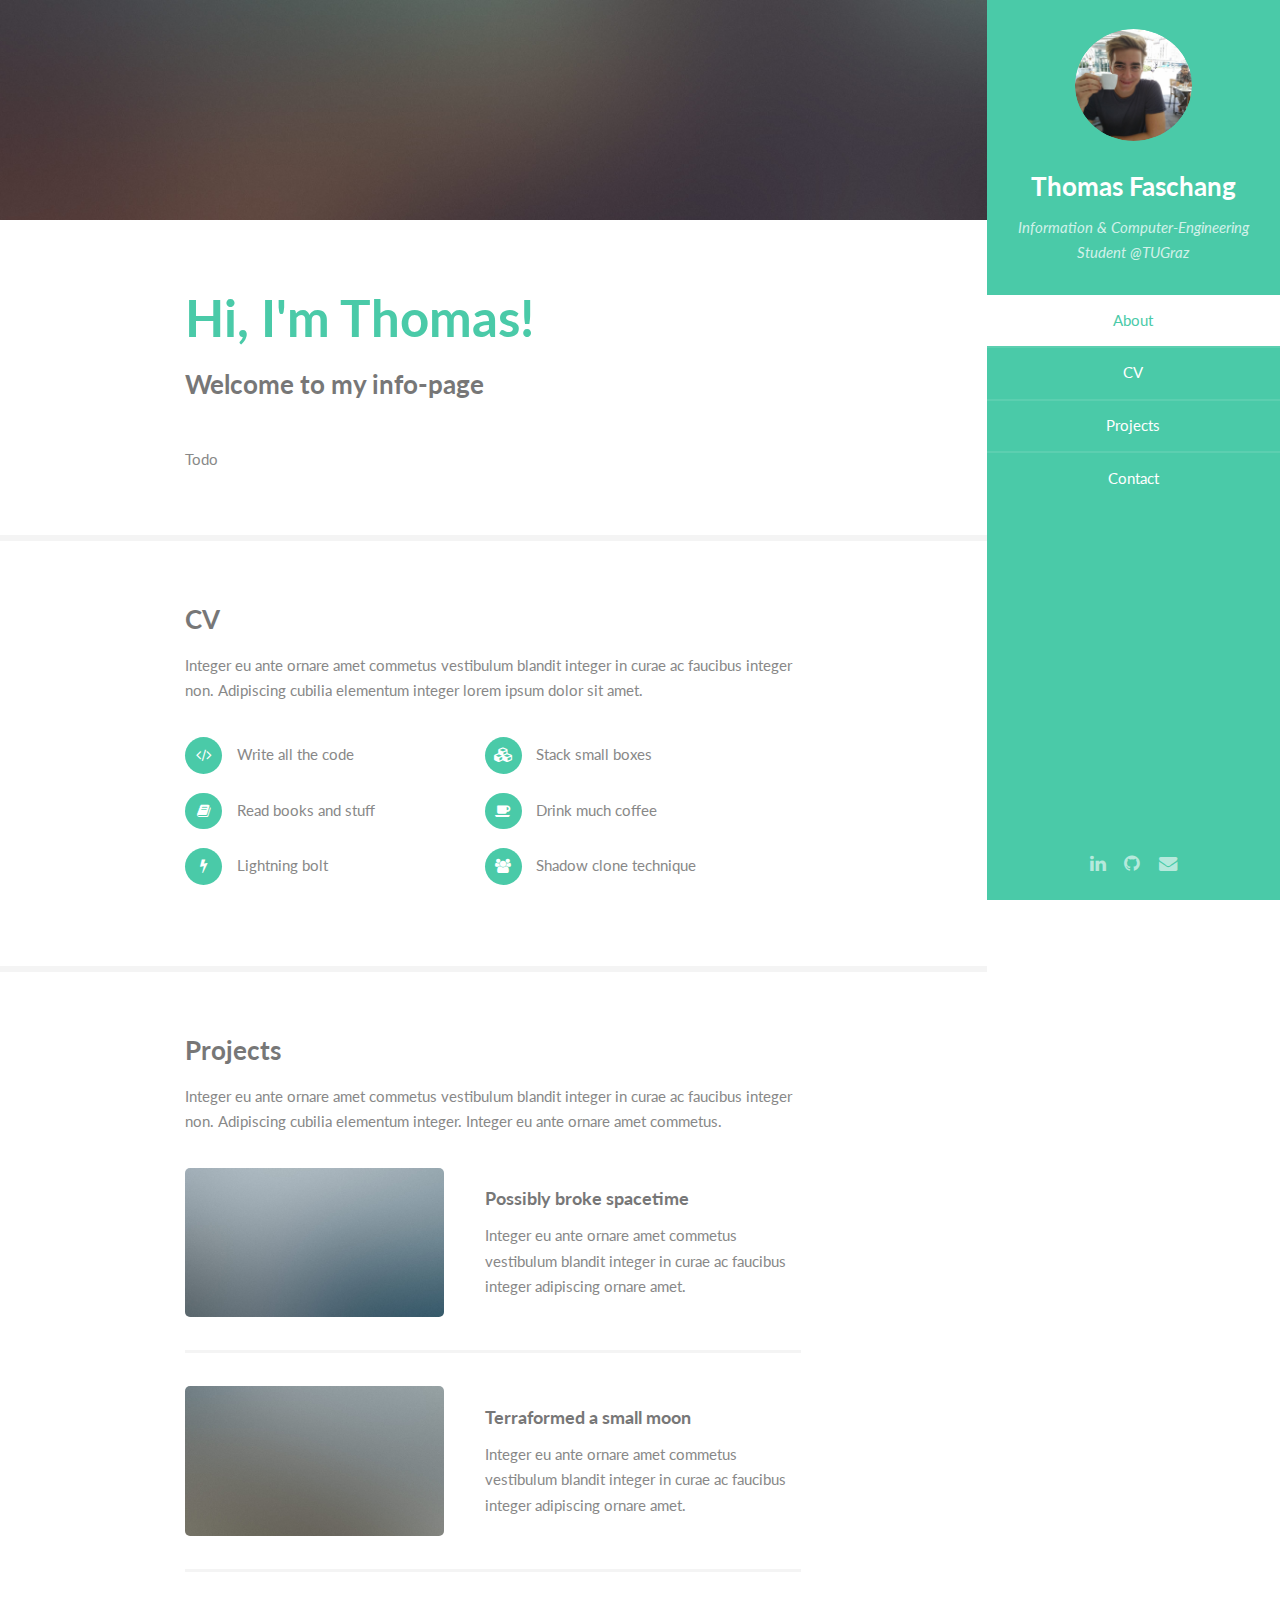
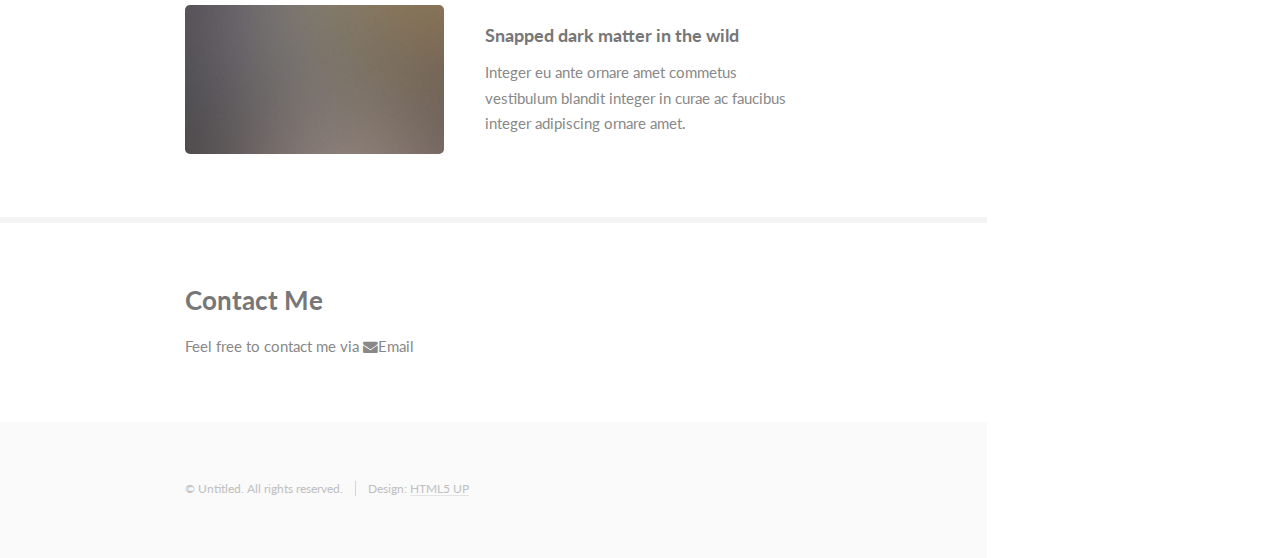
==== index.html @ 103f40ef "further infos" ====
<!DOCTYPE HTML>
<!--
	Read Only by HTML5 UP
	html5up.net | @ajlkn
	Free for personal and commercial use under the CCA 3.0 license (html5up.net/license)
-->
<html>
	<head>
		<title>Thomas Faschang</title>
		<meta charset="utf-8" />
		<meta name="viewport" content="width=device-width, initial-scale=1" />
		<!--[if lte IE 8]><script src="assets/js/ie/html5shiv.js"></script><![endif]-->
		<link rel="stylesheet" href="assets/css/main.css" />
		<!--[if lte IE 8]><link rel="stylesheet" href="assets/css/ie8.css" /><![endif]-->
	</head>
	<body>

		<!-- Header -->
			<section id="header">
				<header>
					<span class="image avatar"><img src="images/Budapest_Coffee.jpg" alt="" /></span>
					<h1 id="logo"><a href="#">Thomas Faschang</a></h1>
					<p>Information & Computer-Engineering Student @TUGraz</p>
				</header>
				<nav id="nav">
					<ul>
						<li><a href="#one" class="active">About</a></li>
						<li><a href="#two">CV</a></li>
						<li><a href="#three">Projects</a></li>
						<li><a href="#four">Contact</a></li>
					</ul>
				</nav>
				<footer>
					<ul class="icons">
						<li><a href="https://www.linkedin.com/in/thomas-faschang-b85bb9b3" class="icon fa-linkedin"><span class="label">LinkedIn</span></a></li>
						<li><a href="https://www.github.com/astrotv" class="icon fa-github"><span class="label">Github</span></a></li>
						<li><a href="mailto: jobs@thomasfaschang.live" class="icon fa-envelope"><span class="label">Email</span></a></li>
					</ul>
				</footer>
			</section>

		<!-- Wrapper -->
			<div id="wrapper">

				<!-- Main -->
					<div id="main">

						<!-- One -->
							<section id="one">
								<div class="container">
									<header class="major">
										<h2>Hi, I'm Thomas!</h2>
										<p>Welcome to my info-page</p>
									</header>
									<p>Todo</p>
								</div>
							</section>

						<!-- Two -->
							<section id="two">
								<div class="container">
									<h3>CV</h3>
									<p>Integer eu ante ornare amet commetus vestibulum blandit integer in curae ac faucibus integer non. Adipiscing cubilia elementum integer lorem ipsum dolor sit amet.</p>
									<ul class="feature-icons">
										<li class="fa-code">Write all the code</li>
										<li class="fa-cubes">Stack small boxes</li>
										<li class="fa-book">Read books and stuff</li>
										<li class="fa-coffee">Drink much coffee</li>
										<li class="fa-bolt">Lightning bolt</li>
										<li class="fa-users">Shadow clone technique</li>
									</ul>
								</div>
							</section>

						<!-- Three -->
							<section id="three">
								<div class="container">
									<h3>Projects</h3>
									<p>Integer eu ante ornare amet commetus vestibulum blandit integer in curae ac faucibus integer non. Adipiscing cubilia elementum integer. Integer eu ante ornare amet commetus.</p>
									<div class="features">
										<article>
											<a href="#" class="image"><img src="images/pic01.jpg" alt="" /></a>
											<div class="inner">
												<h4>Possibly broke spacetime</h4>
												<p>Integer eu ante ornare amet commetus vestibulum blandit integer in curae ac faucibus integer adipiscing ornare amet.</p>
											</div>
										</article>
										<article>
											<a href="#" class="image"><img src="images/pic02.jpg" alt="" /></a>
											<div class="inner">
												<h4>Terraformed a small moon</h4>
												<p>Integer eu ante ornare amet commetus vestibulum blandit integer in curae ac faucibus integer adipiscing ornare amet.</p>
											</div>
										</article>
										<article>
											<a href="#" class="image"><img src="images/pic03.jpg" alt="" /></a>
											<div class="inner">
												<h4>Snapped dark matter in the wild</h4>
												<p>Integer eu ante ornare amet commetus vestibulum blandit integer in curae ac faucibus integer adipiscing ornare amet.</p>
											</div>
										</article>
									</div>
								</div>
							</section>

						<!-- Four -->
							<section id="four">
								<div class="container">
									<h3>Contact Me</h3>
									<p>Feel free to contact me via <a href="mailto: jobs@thomasfaschang.live" class="icon fa-envelope">Email</a> </p>
								</div>
							</section>

						<!-- Five -->
						<!--
							<section id="five">
								<div class="container">
									<h3>Elements</h3>

									<section>
										<h4>Text</h4>
										<p>This is <b>bold</b> and this is <strong>strong</strong>. This is <i>italic</i> and this is <em>emphasized</em>.
										This is <sup>superscript</sup> text and this is <sub>subscript</sub> text.
										This is <u>underlined</u> and this is code: <code>for (;;) { ... }</code>. Finally, <a href="#">this is a link</a>.</p>
										<hr />
										<header>
											<h4>Heading with a Subtitle</h4>
											<p>Lorem ipsum dolor sit amet nullam id egestas urna aliquam</p>
										</header>
										<p>Nunc lacinia ante nunc ac lobortis. Interdum adipiscing gravida odio porttitor sem non mi integer non faucibus ornare mi ut ante amet placerat aliquet. Volutpat eu sed ante lacinia sapien lorem accumsan varius montes viverra nibh in adipiscing blandit tempus accumsan.</p>
										<header>
											<h5>Heading with a Subtitle</h5>
											<p>Lorem ipsum dolor sit amet nullam id egestas urna aliquam</p>
										</header>
										<p>Nunc lacinia ante nunc ac lobortis. Interdum adipiscing gravida odio porttitor sem non mi integer non faucibus ornare mi ut ante amet placerat aliquet. Volutpat eu sed ante lacinia sapien lorem accumsan varius montes viverra nibh in adipiscing blandit tempus accumsan.</p>
										<hr />
										<h2>Heading Level 2</h2>
										<h3>Heading Level 3</h3>
										<h4>Heading Level 4</h4>
										<h5>Heading Level 5</h5>
										<h6>Heading Level 6</h6>
										<hr />
										<h5>Blockquote</h5>
										<blockquote>Fringilla nisl. Donec accumsan interdum nisi, quis tincidunt felis sagittis eget tempus euismod. Vestibulum ante ipsum primis in faucibus vestibulum. Blandit adipiscing eu felis iaculis volutpat ac adipiscing accumsan faucibus. Vestibulum ante ipsum primis in faucibus lorem ipsum dolor sit amet nullam adipiscing eu felis.</blockquote>
										<h5>Preformatted</h5>
										<pre><code>i = 0;

	while (!deck.isInOrder()) {
	    print 'Iteration ' + i;
	    deck.shuffle();
	    i++;
	}

	print 'It took ' + i + ' iterations to sort the deck.';</code></pre>
									</section>

									<section>
										<h4>Lists</h4>
										<div class="row">
											<div class="6u 12u(xsmall)">
												<h5>Unordered</h5>
												<ul>
													<li>Dolor pulvinar etiam magna etiam.</li>
													<li>Sagittis adipiscing lorem eleifend.</li>
													<li>Felis enim feugiat dolore viverra.</li>
												</ul>
												<h5>Alternate</h5>
												<ul class="alt">
													<li>Dolor pulvinar etiam magna etiam.</li>
													<li>Sagittis adipiscing lorem eleifend.</li>
													<li>Felis enim feugiat dolore viverra.</li>
												</ul>
											</div>
											<div class="6u 12u(xsmall)">
												<h5>Ordered</h5>
												<ol>
													<li>Dolor pulvinar etiam magna etiam.</li>
													<li>Etiam vel felis at lorem sed viverra.</li>
													<li>Felis enim feugiat dolore viverra.</li>
													<li>Dolor pulvinar etiam magna etiam.</li>
													<li>Etiam vel felis at lorem sed viverra.</li>
													<li>Felis enim feugiat dolore viverra.</li>
												</ol>
												<h5>Icons</h5>
												<ul class="icons">
													<li><a href="#" class="icon fa-twitter"><span class="label">Twitter</span></a></li>
													<li><a href="#" class="icon fa-facebook"><span class="label">Facebook</span></a></li>
													<li><a href="#" class="icon fa-instagram"><span class="label">Instagram</span></a></li>
													<li><a href="#" class="icon fa-github"><span class="label">Github</span></a></li>
													<li><a href="#" class="icon fa-dribbble"><span class="label">Dribbble</span></a></li>
													<li><a href="#" class="icon fa-tumblr"><span class="label">Tumblr</span></a></li>
												</ul>
											</div>
										</div>
										<h5>Actions</h5>
										<ul class="actions">
											<li><a href="#" class="button special">Default</a></li>
											<li><a href="#" class="button">Default</a></li>
											<li><a href="#" class="button alt">Default</a></li>
										</ul>
										<ul class="actions small">
											<li><a href="#" class="button special small">Small</a></li>
											<li><a href="#" class="button small">Small</a></li>
											<li><a href="#" class="button alt small">Small</a></li>
										</ul>
										<div class="row">
											<div class="3u 6u(medium) 12u$(xsmall)">
												<ul class="actions vertical">
													<li><a href="#" class="button special">Default</a></li>
													<li><a href="#" class="button">Default</a></li>
													<li><a href="#" class="button alt">Default</a></li>
												</ul>
											</div>
											<div class="3u 6u$(medium) 12u$(xsmall)">
												<ul class="actions vertical small">
													<li><a href="#" class="button special small">Small</a></li>
													<li><a href="#" class="button small">Small</a></li>
													<li><a href="#" class="button alt small">Small</a></li>
												</ul>
											</div>
											<div class="3u 6u(medium) 12u$(xsmall)">
												<ul class="actions vertical">
													<li><a href="#" class="button special fit">Default</a></li>
													<li><a href="#" class="button fit">Default</a></li>
													<li><a href="#" class="button alt fit">Default</a></li>
												</ul>
											</div>
											<div class="3u 6u$(medium) 12u$(xsmall)">
												<ul class="actions vertical small">
													<li><a href="#" class="button special small fit">Small</a></li>
													<li><a href="#" class="button small fit">Small</a></li>
													<li><a href="#" class="button alt small fit">Small</a></li>
												</ul>
											</div>
										</div>
									</section>

									<section>
										<h4>Table</h4>
										<h5>Default</h5>
										<div class="table-wrapper">
											<table>
												<thead>
													<tr>
														<th>Name</th>
														<th>Description</th>
														<th>Price</th>
													</tr>
												</thead>
												<tbody>
													<tr>
														<td>Item One</td>
														<td>Ante turpis integer aliquet porttitor.</td>
														<td>29.99</td>
													</tr>
													<tr>
														<td>Item Two</td>
														<td>Vis ac commodo adipiscing arcu aliquet.</td>
														<td>19.99</td>
													</tr>
													<tr>
														<td>Item Three</td>
														<td> Morbi faucibus arcu accumsan lorem.</td>
														<td>29.99</td>
													</tr>
													<tr>
														<td>Item Four</td>
														<td>Vitae integer tempus condimentum.</td>
														<td>19.99</td>
													</tr>
													<tr>
														<td>Item Five</td>
														<td>Ante turpis integer aliquet porttitor.</td>
														<td>29.99</td>
													</tr>
												</tbody>
												<tfoot>
													<tr>
														<td colspan="2"></td>
														<td>100.00</td>
													</tr>
												</tfoot>
											</table>
										</div>

										<h5>Alternate</h5>
										<div class="table-wrapper">
											<table class="alt">
												<thead>
													<tr>
														<th>Name</th>
														<th>Description</th>
														<th>Price</th>
													</tr>
												</thead>
												<tbody>
													<tr>
														<td>Item One</td>
														<td>Ante turpis integer aliquet porttitor.</td>
														<td>29.99</td>
													</tr>
													<tr>
														<td>Item Two</td>
														<td>Vis ac commodo adipiscing arcu aliquet.</td>
														<td>19.99</td>
													</tr>
													<tr>
														<td>Item Three</td>
														<td> Morbi faucibus arcu accumsan lorem.</td>
														<td>29.99</td>
													</tr>
													<tr>
														<td>Item Four</td>
														<td>Vitae integer tempus condimentum.</td>
														<td>19.99</td>
													</tr>
													<tr>
														<td>Item Five</td>
														<td>Ante turpis integer aliquet porttitor.</td>
														<td>29.99</td>
													</tr>
												</tbody>
												<tfoot>
													<tr>
														<td colspan="2"></td>
														<td>100.00</td>
													</tr>
												</tfoot>
											</table>
										</div>
									</section>

									<section>
										<h4>Buttons</h4>
										<ul class="actions">
											<li><a href="#" class="button special">Special</a></li>
											<li><a href="#" class="button">Default</a></li>
											<li><a href="#" class="button alt">Alternate</a></li>
										</ul>
										<ul class="actions">
											<li><a href="#" class="button special big">Big</a></li>
											<li><a href="#" class="button">Default</a></li>
											<li><a href="#" class="button alt small">Small</a></li>
										</ul>
										<ul class="actions fit">
											<li><a href="#" class="button special fit">Fit</a></li>
											<li><a href="#" class="button fit">Fit</a></li>
											<li><a href="#" class="button alt fit">Fit</a></li>
										</ul>
										<ul class="actions fit small">
											<li><a href="#" class="button special fit small">Fit + Small</a></li>
											<li><a href="#" class="button fit small">Fit + Small</a></li>
											<li><a href="#" class="button alt fit small">Fit + Small</a></li>
										</ul>
										<ul class="actions">
											<li><a href="#" class="button special icon fa-download">Icon</a></li>
											<li><a href="#" class="button icon fa-download">Icon</a></li>
											<li><a href="#" class="button alt icon fa-check">Icon</a></li>
										</ul>
										<ul class="actions">
											<li><span class="button special disabled">Special</span></li>
											<li><span class="button disabled">Default</span></li>
											<li><span class="button alt disabled">Alternate</span></li>
										</ul>
									</section>

									<section>
										<h4>Form</h4>
										<form method="post" action="#">
											<div class="row uniform">
												<div class="6u 12u(xsmall)">
													<input type="text" name="demo-name" id="demo-name" value="" placeholder="Name" />
												</div>
												<div class="6u 12u(xsmall)">
													<input type="email" name="demo-email" id="demo-email" value="" placeholder="Email" />
												</div>
											</div>
											<div class="row uniform">
												<div class="12u">
													<div class="select-wrapper">
														<select name="demo-category" id="demo-category">
															<option value="">- Category -</option>
															<option value="1">Manufacturing</option>
															<option value="1">Shipping</option>
															<option value="1">Administration</option>
															<option value="1">Human Resources</option>
														</select>
													</div>
												</div>
											</div>
											<div class="row uniform">
												<div class="4u 12u(medium)">
													<input type="radio" id="demo-priority-low" name="demo-priority" checked>
													<label for="demo-priority-low">Low Priority</label>
												</div>
												<div class="4u 12u(medium)">
													<input type="radio" id="demo-priority-normal" name="demo-priority">
													<label for="demo-priority-normal">Normal Priority</label>
												</div>
												<div class="4u 12u(medium)">
													<input type="radio" id="demo-priority-high" name="demo-priority">
													<label for="demo-priority-high">High Priority</label>
												</div>
											</div>
											<div class="row uniform">
												<div class="6u 12u(medium)">
													<input type="checkbox" id="demo-copy" name="demo-copy">
													<label for="demo-copy">Email me a copy of this message</label>
												</div>
												<div class="6u 12u(medium)">
													<input type="checkbox" id="demo-human" name="demo-human" checked>
													<label for="demo-human">I am a human and not a robot</label>
												</div>
											</div>
											<div class="row uniform">
												<div class="12u">
													<textarea name="demo-message" id="demo-message" placeholder="Enter your message" rows="6"></textarea>
												</div>
											</div>
											<div class="row uniform">
												<div class="12u">
													<ul class="actions">
														<li><input type="submit" value="Send Message" /></li>
														<li><input type="reset" value="Reset" class="alt" /></li>
													</ul>
												</div>
											</div>
										</form>
									</section>

									<section>
										<h4>Image</h4>
										<h5>Fit</h5>
										<span class="image fit"><img src="images/banner.jpg" alt="" /></span>
										<div class="box alt">
											<div class="row 50% uniform">
												<div class="4u"><span class="image fit"><img src="images/pic01.jpg" alt="" /></span></div>
												<div class="4u"><span class="image fit"><img src="images/pic02.jpg" alt="" /></span></div>
												<div class="4u"><span class="image fit"><img src="images/pic03.jpg" alt="" /></span></div>
											</div>
											<div class="row 50% uniform">
												<div class="4u"><span class="image fit"><img src="images/pic02.jpg" alt="" /></span></div>
												<div class="4u"><span class="image fit"><img src="images/pic03.jpg" alt="" /></span></div>
												<div class="4u"><span class="image fit"><img src="images/pic01.jpg" alt="" /></span></div>
											</div>
											<div class="row 50% uniform">
												<div class="4u"><span class="image fit"><img src="images/pic03.jpg" alt="" /></span></div>
												<div class="4u"><span class="image fit"><img src="images/pic01.jpg" alt="" /></span></div>
												<div class="4u"><span class="image fit"><img src="images/pic02.jpg" alt="" /></span></div>
											</div>
										</div>
										<h5>Left &amp; Right</h5>
										<p><span class="image left"><img src="images/avatar.jpg" alt="" /></span>Fringilla nisl. Donec accumsan interdum nisi, quis tincidunt felis sagittis eget. tempus euismod. Vestibulum ante ipsum primis in faucibus vestibulum. Blandit adipiscing eu felis iaculis volutpat ac adipiscing accumsan eu faucibus. Integer ac pellentesque praesent tincidunt felis sagittis eget. tempus euismod. Vestibulum ante ipsum primis in faucibus vestibulum. Blandit adipiscing eu felis iaculis volutpat ac adipiscing accumsan eu faucibus. Integer ac pellentesque praesent. Donec accumsan interdum nisi, quis tincidunt felis sagittis eget. tempus euismod. Vestibulum ante ipsum primis in faucibus vestibulum. Blandit adipiscing eu felis iaculis volutpat ac adipiscing accumsan eu faucibus. Integer ac pellentesque praesent tincidunt felis sagittis eget. tempus euismod. Vestibulum ante ipsum primis in faucibus vestibulum. Blandit adipiscing eu felis iaculis volutpat ac adipiscing accumsan eu faucibus. Integer ac pellentesque praesent.</p>
										<p><span class="image right"><img src="images/avatar.jpg" alt="" /></span>Fringilla nisl. Donec accumsan interdum nisi, quis tincidunt felis sagittis eget. tempus euismod. Vestibulum ante ipsum primis in faucibus vestibulum. Blandit adipiscing eu felis iaculis volutpat ac adipiscing accumsan eu faucibus. Integer ac pellentesque praesent tincidunt felis sagittis eget. tempus euismod. Vestibulum ante ipsum primis in faucibus vestibulum. Blandit adipiscing eu felis iaculis volutpat ac adipiscing accumsan eu faucibus. Integer ac pellentesque praesent. Donec accumsan interdum nisi, quis tincidunt felis sagittis eget. tempus euismod. Vestibulum ante ipsum primis in faucibus vestibulum. Blandit adipiscing eu felis iaculis volutpat ac adipiscing accumsan eu faucibus. Integer ac pellentesque praesent tincidunt felis sagittis eget. tempus euismod. Vestibulum ante ipsum primis in faucibus vestibulum. Blandit adipiscing eu felis iaculis volutpat ac adipiscing accumsan eu faucibus. Integer ac pellentesque praesent.</p>
									</section>

								</div>
							</section>
						-->

					</div>

				<!-- Footer -->
					<section id="footer">
						<div class="container">
							<ul class="copyright">
								<li>&copy; Untitled. All rights reserved.</li><li>Design: <a href="http://html5up.net">HTML5 UP</a></li>
							</ul>
						</div>
					</section>

			</div>

		<!-- Scripts -->
			<script src="assets/js/jquery.min.js"></script>
			<script src="assets/js/jquery.scrollzer.min.js"></script>
			<script src="assets/js/jquery.scrolly.min.js"></script>
			<script src="assets/js/skel.min.js"></script>
			<script src="assets/js/util.js"></script>
			<!--[if lte IE 8]><script src="assets/js/ie/respond.min.js"></script><![endif]-->
			<script src="assets/js/main.js"></script>

	</body>
</html>
---- assets/css/main.css ----
@import url("font-awesome.min.css");
@import url("https://fonts.googleapis.com/css?family=Lato:400,400italic,700,700italic|Source+Code+Pro:400");

/*
	Read Only by HTML5 UP
	html5up.net | @ajlkn
	Free for personal and commercial use under the CCA 3.0 license (html5up.net/license)
*/

/* Reset */

	html, body, div, span, applet, object, iframe, h1, h2, h3, h4, h5, h6, p, blockquote, pre, a, abbr, acronym, address, big, cite, code, del, dfn, em, img, ins, kbd, q, s, samp, small, strike, strong, sub, sup, tt, var, b, u, i, center, dl, dt, dd, ol, ul, li, fieldset, form, label, legend, table, caption, tbody, tfoot, thead, tr, th, td, article, aside, canvas, details, embed, figure, figcaption, footer, header, hgroup, menu, nav, output, ruby, section, summary, time, mark, audio, video {
		margin: 0;
		padding: 0;
		border: 0;
		font-size: 100%;
		font: inherit;
		vertical-align: baseline;
	}

	article, aside, details, figcaption, figure, footer, header, hgroup, menu, nav, section {
		display: block;
	}

	body {
		line-height: 1;
	}

	ol, ul {
		list-style: none;
	}

	blockquote, q {
		quotes: none;
	}

	blockquote:before, blockquote:after, q:before, q:after {
		content: '';
		content: none;
	}

	table {
		border-collapse: collapse;
		border-spacing: 0;
	}

	body {
		-webkit-text-size-adjust: none;
	}

/* Box Model */

	*, *:before, *:after {
		-moz-box-sizing: border-box;
		-webkit-box-sizing: border-box;
		box-sizing: border-box;
	}

/* Containers */

	.container {
		margin-left: auto;
		margin-right: auto;
	}

	.container.\31 25\25 {
		width: 100%;
		max-width: 56.25em;
		min-width: 45em;
	}

	.container.\37 5\25 {
		width: 33.75em;
	}

	.container.\35 0\25 {
		width: 22.5em;
	}

	.container.\32 5\25 {
		width: 11.25em;
	}

	.container {
		width: 45em;
	}

	@media screen and (max-width: 1680px) {

		.container.\31 25\25 {
			width: 100%;
			max-width: 56.25em;
			min-width: 45em;
		}

		.container.\37 5\25 {
			width: 33.75em;
		}

		.container.\35 0\25 {
			width: 22.5em;
		}

		.container.\32 5\25 {
			width: 11.25em;
		}

		.container {
			width: 45em;
		}

	}

	@media screen and (max-width: 1280px) {

		.container.\31 25\25 {
			width: 100%;
			max-width: 52.5em;
			min-width: 42em;
		}

		.container.\37 5\25 {
			width: 31.5em;
		}

		.container.\35 0\25 {
			width: 21em;
		}

		.container.\32 5\25 {
			width: 10.5em;
		}

		.container {
			width: 42em;
		}

	}

	@media screen and (max-width: 1024px) {

		.container.\31 25\25 {
			width: 100%;
			max-width: 106.25%;
			min-width: 85%;
		}

		.container.\37 5\25 {
			width: 63.75%;
		}

		.container.\35 0\25 {
			width: 42.5%;
		}

		.container.\32 5\25 {
			width: 21.25%;
		}

		.container {
			width: 85% !important;
		}

	}

	@media screen and (max-width: 736px) {

		.container.\31 25\25 {
			width: 100%;
			max-width: 112.5%;
			min-width: 90%;
		}

		.container.\37 5\25 {
			width: 67.5%;
		}

		.container.\35 0\25 {
			width: 45%;
		}

		.container.\32 5\25 {
			width: 22.5%;
		}

		.container {
			width: 90% !important;
		}

	}

	@media screen and (max-width: 480px) {

		.container.\31 25\25 {
			width: 100%;
			max-width: 112.5%;
			min-width: 90%;
		}

		.container.\37 5\25 {
			width: 67.5%;
		}

		.container.\35 0\25 {
			width: 45%;
		}

		.container.\32 5\25 {
			width: 22.5%;
		}

		.container {
			width: 90% !important;
		}

	}

/* Grid */

	.row {
		border-bottom: solid 1px transparent;
		-moz-box-sizing: border-box;
		-webkit-box-sizing: border-box;
		box-sizing: border-box;
	}

	.row > * {
		float: left;
		-moz-box-sizing: border-box;
		-webkit-box-sizing: border-box;
		box-sizing: border-box;
	}

	.row:after, .row:before {
		content: '';
		display: block;
		clear: both;
		height: 0;
	}

	.row.uniform > * > :first-child {
		margin-top: 0;
	}

	.row.uniform > * > :last-child {
		margin-bottom: 0;
	}

	.row.\30 \25 > * {
		padding: 0 0 0 0em;
	}

	.row.\30 \25 {
		margin: 0 0 -1px 0em;
	}

	.row.uniform.\30 \25 > * {
		padding: 0em 0 0 0em;
	}

	.row.uniform.\30 \25 {
		margin: 0em 0 -1px 0em;
	}

	.row > * {
		padding: 0 0 0 2em;
	}

	.row {
		margin: 0 0 -1px -2em;
	}

	.row.uniform > * {
		padding: 2em 0 0 2em;
	}

	.row.uniform {
		margin: -2em 0 -1px -2em;
	}

	.row.\32 00\25 > * {
		padding: 0 0 0 4em;
	}

	.row.\32 00\25 {
		margin: 0 0 -1px -4em;
	}

	.row.uniform.\32 00\25 > * {
		padding: 4em 0 0 4em;
	}

	.row.uniform.\32 00\25 {
		margin: -4em 0 -1px -4em;
	}

	.row.\31 50\25 > * {
		padding: 0 0 0 3em;
	}

	.row.\31 50\25 {
		margin: 0 0 -1px -3em;
	}

	.row.uniform.\31 50\25 > * {
		padding: 3em 0 0 3em;
	}

	.row.uniform.\31 50\25 {
		margin: -3em 0 -1px -3em;
	}

	.row.\35 0\25 > * {
		padding: 0 0 0 1em;
	}

	.row.\35 0\25 {
		margin: 0 0 -1px -1em;
	}

	.row.uniform.\35 0\25 > * {
		padding: 1em 0 0 1em;
	}

	.row.uniform.\35 0\25 {
		margin: -1em 0 -1px -1em;
	}

	.row.\32 5\25 > * {
		padding: 0 0 0 0.5em;
	}

	.row.\32 5\25 {
		margin: 0 0 -1px -0.5em;
	}

	.row.uniform.\32 5\25 > * {
		padding: 0.5em 0 0 0.5em;
	}

	.row.uniform.\32 5\25 {
		margin: -0.5em 0 -1px -0.5em;
	}

	.\31 2u, .\31 2u\24 {
		width: 100%;
		clear: none;
		margin-left: 0;
	}

	.\31 1u, .\31 1u\24 {
		width: 91.6666666667%;
		clear: none;
		margin-left: 0;
	}

	.\31 0u, .\31 0u\24 {
		width: 83.3333333333%;
		clear: none;
		margin-left: 0;
	}

	.\39 u, .\39 u\24 {
		width: 75%;
		clear: none;
		margin-left: 0;
	}

	.\38 u, .\38 u\24 {
		width: 66.6666666667%;
		clear: none;
		margin-left: 0;
	}

	.\37 u, .\37 u\24 {
		width: 58.3333333333%;
		clear: none;
		margin-left: 0;
	}

	.\36 u, .\36 u\24 {
		width: 50%;
		clear: none;
		margin-left: 0;
	}

	.\35 u, .\35 u\24 {
		width: 41.6666666667%;
		clear: none;
		margin-left: 0;
	}

	.\34 u, .\34 u\24 {
		width: 33.3333333333%;
		clear: none;
		margin-left: 0;
	}

	.\33 u, .\33 u\24 {
		width: 25%;
		clear: none;
		margin-left: 0;
	}

	.\32 u, .\32 u\24 {
		width: 16.6666666667%;
		clear: none;
		margin-left: 0;
	}

	.\31 u, .\31 u\24 {
		width: 8.3333333333%;
		clear: none;
		margin-left: 0;
	}

	.\31 2u\24 + *,
	.\31 1u\24 + *,
	.\31 0u\24 + *,
	.\39 u\24 + *,
	.\38 u\24 + *,
	.\37 u\24 + *,
	.\36 u\24 + *,
	.\35 u\24 + *,
	.\34 u\24 + *,
	.\33 u\24 + *,
	.\32 u\24 + *,
	.\31 u\24 + * {
		clear: left;
	}

	.\-11u {
		margin-left: 91.66667%;
	}

	.\-10u {
		margin-left: 83.33333%;
	}

	.\-9u {
		margin-left: 75%;
	}

	.\-8u {
		margin-left: 66.66667%;
	}

	.\-7u {
		margin-left: 58.33333%;
	}

	.\-6u {
		margin-left: 50%;
	}

	.\-5u {
		margin-left: 41.66667%;
	}

	.\-4u {
		margin-left: 33.33333%;
	}

	.\-3u {
		margin-left: 25%;
	}

	.\-2u {
		margin-left: 16.66667%;
	}

	.\-1u {
		margin-left: 8.33333%;
	}

	@media screen and (max-width: 1680px) {

		.row > * {
			padding: 0 0 0 2em;
		}

		.row {
			margin: 0 0 -1px -2em;
		}

		.row.uniform > * {
			padding: 2em 0 0 2em;
		}

		.row.uniform {
			margin: -2em 0 -1px -2em;
		}

		.row.\32 00\25 > * {
			padding: 0 0 0 4em;
		}

		.row.\32 00\25 {
			margin: 0 0 -1px -4em;
		}

		.row.uniform.\32 00\25 > * {
			padding: 4em 0 0 4em;
		}

		.row.uniform.\32 00\25 {
			margin: -4em 0 -1px -4em;
		}

		.row.\31 50\25 > * {
			padding: 0 0 0 3em;
		}

		.row.\31 50\25 {
			margin: 0 0 -1px -3em;
		}

		.row.uniform.\31 50\25 > * {
			padding: 3em 0 0 3em;
		}

		.row.uniform.\31 50\25 {
			margin: -3em 0 -1px -3em;
		}

		.row.\35 0\25 > * {
			padding: 0 0 0 1em;
		}

		.row.\35 0\25 {
			margin: 0 0 -1px -1em;
		}

		.row.uniform.\35 0\25 > * {
			padding: 1em 0 0 1em;
		}

		.row.uniform.\35 0\25 {
			margin: -1em 0 -1px -1em;
		}

		.row.\32 5\25 > * {
			padding: 0 0 0 0.5em;
		}

		.row.\32 5\25 {
			margin: 0 0 -1px -0.5em;
		}

		.row.uniform.\32 5\25 > * {
			padding: 0.5em 0 0 0.5em;
		}

		.row.uniform.\32 5\25 {
			margin: -0.5em 0 -1px -0.5em;
		}

		.\31 2u\28xlarge\29, .\31 2u\24\28xlarge\29 {
			width: 100%;
			clear: none;
			margin-left: 0;
		}

		.\31 1u\28xlarge\29, .\31 1u\24\28xlarge\29 {
			width: 91.6666666667%;
			clear: none;
			margin-left: 0;
		}

		.\31 0u\28xlarge\29, .\31 0u\24\28xlarge\29 {
			width: 83.3333333333%;
			clear: none;
			margin-left: 0;
		}

		.\39 u\28xlarge\29, .\39 u\24\28xlarge\29 {
			width: 75%;
			clear: none;
			margin-left: 0;
		}

		.\38 u\28xlarge\29, .\38 u\24\28xlarge\29 {
			width: 66.6666666667%;
			clear: none;
			margin-left: 0;
		}

		.\37 u\28xlarge\29, .\37 u\24\28xlarge\29 {
			width: 58.3333333333%;
			clear: none;
			margin-left: 0;
		}

		.\36 u\28xlarge\29, .\36 u\24\28xlarge\29 {
			width: 50%;
			clear: none;
			margin-left: 0;
		}

		.\35 u\28xlarge\29, .\35 u\24\28xlarge\29 {
			width: 41.6666666667%;
			clear: none;
			margin-left: 0;
		}

		.\34 u\28xlarge\29, .\34 u\24\28xlarge\29 {
			width: 33.3333333333%;
			clear: none;
			margin-left: 0;
		}

		.\33 u\28xlarge\29, .\33 u\24\28xlarge\29 {
			width: 25%;
			clear: none;
			margin-left: 0;
		}

		.\32 u\28xlarge\29, .\32 u\24\28xlarge\29 {
			width: 16.6666666667%;
			clear: none;
			margin-left: 0;
		}

		.\31 u\28xlarge\29, .\31 u\24\28xlarge\29 {
			width: 8.3333333333%;
			clear: none;
			margin-left: 0;
		}

		.\31 2u\24\28xlarge\29 + *,
		.\31 1u\24\28xlarge\29 + *,
		.\31 0u\24\28xlarge\29 + *,
		.\39 u\24\28xlarge\29 + *,
		.\38 u\24\28xlarge\29 + *,
		.\37 u\24\28xlarge\29 + *,
		.\36 u\24\28xlarge\29 + *,
		.\35 u\24\28xlarge\29 + *,
		.\34 u\24\28xlarge\29 + *,
		.\33 u\24\28xlarge\29 + *,
		.\32 u\24\28xlarge\29 + *,
		.\31 u\24\28xlarge\29 + * {
			clear: left;
		}

		.\-11u\28xlarge\29 {
			margin-left: 91.66667%;
		}

		.\-10u\28xlarge\29 {
			margin-left: 83.33333%;
		}

		.\-9u\28xlarge\29 {
			margin-left: 75%;
		}

		.\-8u\28xlarge\29 {
			margin-left: 66.66667%;
		}

		.\-7u\28xlarge\29 {
			margin-left: 58.33333%;
		}

		.\-6u\28xlarge\29 {
			margin-left: 50%;
		}

		.\-5u\28xlarge\29 {
			margin-left: 41.66667%;
		}

		.\-4u\28xlarge\29 {
			margin-left: 33.33333%;
		}

		.\-3u\28xlarge\29 {
			margin-left: 25%;
		}

		.\-2u\28xlarge\29 {
			margin-left: 16.66667%;
		}

		.\-1u\28xlarge\29 {
			margin-left: 8.33333%;
		}

	}

	@media screen and (max-width: 1280px) {

		.row > * {
			padding: 0 0 0 1.5em;
		}

		.row {
			margin: 0 0 -1px -1.5em;
		}

		.row.uniform > * {
			padding: 1.5em 0 0 1.5em;
		}

		.row.uniform {
			margin: -1.5em 0 -1px -1.5em;
		}

		.row.\32 00\25 > * {
			padding: 0 0 0 3em;
		}

		.row.\32 00\25 {
			margin: 0 0 -1px -3em;
		}

		.row.uniform.\32 00\25 > * {
			padding: 3em 0 0 3em;
		}

		.row.uniform.\32 00\25 {
			margin: -3em 0 -1px -3em;
		}

		.row.\31 50\25 > * {
			padding: 0 0 0 2.25em;
		}

		.row.\31 50\25 {
			margin: 0 0 -1px -2.25em;
		}

		.row.uniform.\31 50\25 > * {
			padding: 2.25em 0 0 2.25em;
		}

		.row.uniform.\31 50\25 {
			margin: -2.25em 0 -1px -2.25em;
		}

		.row.\35 0\25 > * {
			padding: 0 0 0 0.75em;
		}

		.row.\35 0\25 {
			margin: 0 0 -1px -0.75em;
		}

		.row.uniform.\35 0\25 > * {
			padding: 0.75em 0 0 0.75em;
		}

		.row.uniform.\35 0\25 {
			margin: -0.75em 0 -1px -0.75em;
		}

		.row.\32 5\25 > * {
			padding: 0 0 0 0.375em;
		}

		.row.\32 5\25 {
			margin: 0 0 -1px -0.375em;
		}

		.row.uniform.\32 5\25 > * {
			padding: 0.375em 0 0 0.375em;
		}

		.row.uniform.\32 5\25 {
			margin: -0.375em 0 -1px -0.375em;
		}

		.\31 2u\28large\29, .\31 2u\24\28large\29 {
			width: 100%;
			clear: none;
			margin-left: 0;
		}

		.\31 1u\28large\29, .\31 1u\24\28large\29 {
			width: 91.6666666667%;
			clear: none;
			margin-left: 0;
		}

		.\31 0u\28large\29, .\31 0u\24\28large\29 {
			width: 83.3333333333%;
			clear: none;
			margin-left: 0;
		}

		.\39 u\28large\29, .\39 u\24\28large\29 {
			width: 75%;
			clear: none;
			margin-left: 0;
		}

		.\38 u\28large\29, .\38 u\24\28large\29 {
			width: 66.6666666667%;
			clear: none;
			margin-left: 0;
		}

		.\37 u\28large\29, .\37 u\24\28large\29 {
			width: 58.3333333333%;
			clear: none;
			margin-left: 0;
		}

		.\36 u\28large\29, .\36 u\24\28large\29 {
			width: 50%;
			clear: none;
			margin-left: 0;
		}

		.\35 u\28large\29, .\35 u\24\28large\29 {
			width: 41.6666666667%;
			clear: none;
			margin-left: 0;
		}

		.\34 u\28large\29, .\34 u\24\28large\29 {
			width: 33.3333333333%;
			clear: none;
			margin-left: 0;
		}

		.\33 u\28large\29, .\33 u\24\28large\29 {
			width: 25%;
			clear: none;
			margin-left: 0;
		}

		.\32 u\28large\29, .\32 u\24\28large\29 {
			width: 16.6666666667%;
			clear: none;
			margin-left: 0;
		}

		.\31 u\28large\29, .\31 u\24\28large\29 {
			width: 8.3333333333%;
			clear: none;
			margin-left: 0;
		}

		.\31 2u\24\28large\29 + *,
		.\31 1u\24\28large\29 + *,
		.\31 0u\24\28large\29 + *,
		.\39 u\24\28large\29 + *,
		.\38 u\24\28large\29 + *,
		.\37 u\24\28large\29 + *,
		.\36 u\24\28large\29 + *,
		.\35 u\24\28large\29 + *,
		.\34 u\24\28large\29 + *,
		.\33 u\24\28large\29 + *,
		.\32 u\24\28large\29 + *,
		.\31 u\24\28large\29 + * {
			clear: left;
		}

		.\-11u\28large\29 {
			margin-left: 91.66667%;
		}

		.\-10u\28large\29 {
			margin-left: 83.33333%;
		}

		.\-9u\28large\29 {
			margin-left: 75%;
		}

		.\-8u\28large\29 {
			margin-left: 66.66667%;
		}

		.\-7u\28large\29 {
			margin-left: 58.33333%;
		}

		.\-6u\28large\29 {
			margin-left: 50%;
		}

		.\-5u\28large\29 {
			margin-left: 41.66667%;
		}

		.\-4u\28large\29 {
			margin-left: 33.33333%;
		}

		.\-3u\28large\29 {
			margin-left: 25%;
		}

		.\-2u\28large\29 {
			margin-left: 16.66667%;
		}

		.\-1u\28large\29 {
			margin-left: 8.33333%;
		}

	}

	@media screen and (max-width: 1024px) {

		.row > * {
			padding: 0 0 0 1.5em;
		}

		.row {
			margin: 0 0 -1px -1.5em;
		}

		.row.uniform > * {
			padding: 1.5em 0 0 1.5em;
		}

		.row.uniform {
			margin: -1.5em 0 -1px -1.5em;
		}

		.row.\32 00\25 > * {
			padding: 0 0 0 3em;
		}

		.row.\32 00\25 {
			margin: 0 0 -1px -3em;
		}

		.row.uniform.\32 00\25 > * {
			padding: 3em 0 0 3em;
		}

		.row.uniform.\32 00\25 {
			margin: -3em 0 -1px -3em;
		}

		.row.\31 50\25 > * {
			padding: 0 0 0 2.25em;
		}

		.row.\31 50\25 {
			margin: 0 0 -1px -2.25em;
		}

		.row.uniform.\31 50\25 > * {
			padding: 2.25em 0 0 2.25em;
		}

		.row.uniform.\31 50\25 {
			margin: -2.25em 0 -1px -2.25em;
		}

		.row.\35 0\25 > * {
			padding: 0 0 0 0.75em;
		}

		.row.\35 0\25 {
			margin: 0 0 -1px -0.75em;
		}

		.row.uniform.\35 0\25 > * {
			padding: 0.75em 0 0 0.75em;
		}

		.row.uniform.\35 0\25 {
			margin: -0.75em 0 -1px -0.75em;
		}

		.row.\32 5\25 > * {
			padding: 0 0 0 0.375em;
		}

		.row.\32 5\25 {
			margin: 0 0 -1px -0.375em;
		}

		.row.uniform.\32 5\25 > * {
			padding: 0.375em 0 0 0.375em;
		}

		.row.uniform.\32 5\25 {
			margin: -0.375em 0 -1px -0.375em;
		}

		.\31 2u\28medium\29, .\31 2u\24\28medium\29 {
			width: 100%;
			clear: none;
			margin-left: 0;
		}

		.\31 1u\28medium\29, .\31 1u\24\28medium\29 {
			width: 91.6666666667%;
			clear: none;
			margin-left: 0;
		}

		.\31 0u\28medium\29, .\31 0u\24\28medium\29 {
			width: 83.3333333333%;
			clear: none;
			margin-left: 0;
		}

		.\39 u\28medium\29, .\39 u\24\28medium\29 {
			width: 75%;
			clear: none;
			margin-left: 0;
		}

		.\38 u\28medium\29, .\38 u\24\28medium\29 {
			width: 66.6666666667%;
			clear: none;
			margin-left: 0;
		}

		.\37 u\28medium\29, .\37 u\24\28medium\29 {
			width: 58.3333333333%;
			clear: none;
			margin-left: 0;
		}

		.\36 u\28medium\29, .\36 u\24\28medium\29 {
			width: 50%;
			clear: none;
			margin-left: 0;
		}

		.\35 u\28medium\29, .\35 u\24\28medium\29 {
			width: 41.6666666667%;
			clear: none;
			margin-left: 0;
		}

		.\34 u\28medium\29, .\34 u\24\28medium\29 {
			width: 33.3333333333%;
			clear: none;
			margin-left: 0;
		}

		.\33 u\28medium\29, .\33 u\24\28medium\29 {
			width: 25%;
			clear: none;
			margin-left: 0;
		}

		.\32 u\28medium\29, .\32 u\24\28medium\29 {
			width: 16.6666666667%;
			clear: none;
			margin-left: 0;
		}

		.\31 u\28medium\29, .\31 u\24\28medium\29 {
			width: 8.3333333333%;
			clear: none;
			margin-left: 0;
		}

		.\31 2u\24\28medium\29 + *,
		.\31 1u\24\28medium\29 + *,
		.\31 0u\24\28medium\29 + *,
		.\39 u\24\28medium\29 + *,
		.\38 u\24\28medium\29 + *,
		.\37 u\24\28medium\29 + *,
		.\36 u\24\28medium\29 + *,
		.\35 u\24\28medium\29 + *,
		.\34 u\24\28medium\29 + *,
		.\33 u\24\28medium\29 + *,
		.\32 u\24\28medium\29 + *,
		.\31 u\24\28medium\29 + * {
			clear: left;
		}

		.\-11u\28medium\29 {
			margin-left: 91.66667%;
		}

		.\-10u\28medium\29 {
			margin-left: 83.33333%;
		}

		.\-9u\28medium\29 {
			margin-left: 75%;
		}

		.\-8u\28medium\29 {
			margin-left: 66.66667%;
		}

		.\-7u\28medium\29 {
			margin-left: 58.33333%;
		}

		.\-6u\28medium\29 {
			margin-left: 50%;
		}

		.\-5u\28medium\29 {
			margin-left: 41.66667%;
		}

		.\-4u\28medium\29 {
			margin-left: 33.33333%;
		}

		.\-3u\28medium\29 {
			margin-left: 25%;
		}

		.\-2u\28medium\29 {
			margin-left: 16.66667%;
		}

		.\-1u\28medium\29 {
			margin-left: 8.33333%;
		}

	}

	@media screen and (max-width: 736px) {

		.row > * {
			padding: 0 0 0 1.25em;
		}

		.row {
			margin: 0 0 -1px -1.25em;
		}

		.row.uniform > * {
			padding: 1.25em 0 0 1.25em;
		}

		.row.uniform {
			margin: -1.25em 0 -1px -1.25em;
		}

		.row.\32 00\25 > * {
			padding: 0 0 0 2.5em;
		}

		.row.\32 00\25 {
			margin: 0 0 -1px -2.5em;
		}

		.row.uniform.\32 00\25 > * {
			padding: 2.5em 0 0 2.5em;
		}

		.row.uniform.\32 00\25 {
			margin: -2.5em 0 -1px -2.5em;
		}

		.row.\31 50\25 > * {
			padding: 0 0 0 1.875em;
		}

		.row.\31 50\25 {
			margin: 0 0 -1px -1.875em;
		}

		.row.uniform.\31 50\25 > * {
			padding: 1.875em 0 0 1.875em;
		}

		.row.uniform.\31 50\25 {
			margin: -1.875em 0 -1px -1.875em;
		}

		.row.\35 0\25 > * {
			padding: 0 0 0 0.625em;
		}

		.row.\35 0\25 {
			margin: 0 0 -1px -0.625em;
		}

		.row.uniform.\35 0\25 > * {
			padding: 0.625em 0 0 0.625em;
		}

		.row.uniform.\35 0\25 {
			margin: -0.625em 0 -1px -0.625em;
		}

		.row.\32 5\25 > * {
			padding: 0 0 0 0.3125em;
		}

		.row.\32 5\25 {
			margin: 0 0 -1px -0.3125em;
		}

		.row.uniform.\32 5\25 > * {
			padding: 0.3125em 0 0 0.3125em;
		}

		.row.uniform.\32 5\25 {
			margin: -0.3125em 0 -1px -0.3125em;
		}

		.\31 2u\28small\29, .\31 2u\24\28small\29 {
			width: 100%;
			clear: none;
			margin-left: 0;
		}

		.\31 1u\28small\29, .\31 1u\24\28small\29 {
			width: 91.6666666667%;
			clear: none;
			margin-left: 0;
		}

		.\31 0u\28small\29, .\31 0u\24\28small\29 {
			width: 83.3333333333%;
			clear: none;
			margin-left: 0;
		}

		.\39 u\28small\29, .\39 u\24\28small\29 {
			width: 75%;
			clear: none;
			margin-left: 0;
		}

		.\38 u\28small\29, .\38 u\24\28small\29 {
			width: 66.6666666667%;
			clear: none;
			margin-left: 0;
		}

		.\37 u\28small\29, .\37 u\24\28small\29 {
			width: 58.3333333333%;
			clear: none;
			margin-left: 0;
		}

		.\36 u\28small\29, .\36 u\24\28small\29 {
			width: 50%;
			clear: none;
			margin-left: 0;
		}

		.\35 u\28small\29, .\35 u\24\28small\29 {
			width: 41.6666666667%;
			clear: none;
			margin-left: 0;
		}

		.\34 u\28small\29, .\34 u\24\28small\29 {
			width: 33.3333333333%;
			clear: none;
			margin-left: 0;
		}

		.\33 u\28small\29, .\33 u\24\28small\29 {
			width: 25%;
			clear: none;
			margin-left: 0;
		}

		.\32 u\28small\29, .\32 u\24\28small\29 {
			width: 16.6666666667%;
			clear: none;
			margin-left: 0;
		}

		.\31 u\28small\29, .\31 u\24\28small\29 {
			width: 8.3333333333%;
			clear: none;
			margin-left: 0;
		}

		.\31 2u\24\28small\29 + *,
		.\31 1u\24\28small\29 + *,
		.\31 0u\24\28small\29 + *,
		.\39 u\24\28small\29 + *,
		.\38 u\24\28small\29 + *,
		.\37 u\24\28small\29 + *,
		.\36 u\24\28small\29 + *,
		.\35 u\24\28small\29 + *,
		.\34 u\24\28small\29 + *,
		.\33 u\24\28small\29 + *,
		.\32 u\24\28small\29 + *,
		.\31 u\24\28small\29 + * {
			clear: left;
		}

		.\-11u\28small\29 {
			margin-left: 91.66667%;
		}

		.\-10u\28small\29 {
			margin-left: 83.33333%;
		}

		.\-9u\28small\29 {
			margin-left: 75%;
		}

		.\-8u\28small\29 {
			margin-left: 66.66667%;
		}

		.\-7u\28small\29 {
			margin-left: 58.33333%;
		}

		.\-6u\28small\29 {
			margin-left: 50%;
		}

		.\-5u\28small\29 {
			margin-left: 41.66667%;
		}

		.\-4u\28small\29 {
			margin-left: 33.33333%;
		}

		.\-3u\28small\29 {
			margin-left: 25%;
		}

		.\-2u\28small\29 {
			margin-left: 16.66667%;
		}

		.\-1u\28small\29 {
			margin-left: 8.33333%;
		}

	}

	@media screen and (max-width: 480px) {

		.row > * {
			padding: 0 0 0 1.25em;
		}

		.row {
			margin: 0 0 -1px -1.25em;
		}

		.row.uniform > * {
			padding: 1.25em 0 0 1.25em;
		}

		.row.uniform {
			margin: -1.25em 0 -1px -1.25em;
		}

		.row.\32 00\25 > * {
			padding: 0 0 0 2.5em;
		}

		.row.\32 00\25 {
			margin: 0 0 -1px -2.5em;
		}

		.row.uniform.\32 00\25 > * {
			padding: 2.5em 0 0 2.5em;
		}

		.row.uniform.\32 00\25 {
			margin: -2.5em 0 -1px -2.5em;
		}

		.row.\31 50\25 > * {
			padding: 0 0 0 1.875em;
		}

		.row.\31 50\25 {
			margin: 0 0 -1px -1.875em;
		}

		.row.uniform.\31 50\25 > * {
			padding: 1.875em 0 0 1.875em;
		}

		.row.uniform.\31 50\25 {
			margin: -1.875em 0 -1px -1.875em;
		}

		.row.\35 0\25 > * {
			padding: 0 0 0 0.625em;
		}

		.row.\35 0\25 {
			margin: 0 0 -1px -0.625em;
		}

		.row.uniform.\35 0\25 > * {
			padding: 0.625em 0 0 0.625em;
		}

		.row.uniform.\35 0\25 {
			margin: -0.625em 0 -1px -0.625em;
		}

		.row.\32 5\25 > * {
			padding: 0 0 0 0.3125em;
		}

		.row.\32 5\25 {
			margin: 0 0 -1px -0.3125em;
		}

		.row.uniform.\32 5\25 > * {
			padding: 0.3125em 0 0 0.3125em;
		}

		.row.uniform.\32 5\25 {
			margin: -0.3125em 0 -1px -0.3125em;
		}

		.\31 2u\28xsmall\29, .\31 2u\24\28xsmall\29 {
			width: 100%;
			clear: none;
			margin-left: 0;
		}

		.\31 1u\28xsmall\29, .\31 1u\24\28xsmall\29 {
			width: 91.6666666667%;
			clear: none;
			margin-left: 0;
		}

		.\31 0u\28xsmall\29, .\31 0u\24\28xsmall\29 {
			width: 83.3333333333%;
			clear: none;
			margin-left: 0;
		}

		.\39 u\28xsmall\29, .\39 u\24\28xsmall\29 {
			width: 75%;
			clear: none;
			margin-left: 0;
		}

		.\38 u\28xsmall\29, .\38 u\24\28xsmall\29 {
			width: 66.6666666667%;
			clear: none;
			margin-left: 0;
		}

		.\37 u\28xsmall\29, .\37 u\24\28xsmall\29 {
			width: 58.3333333333%;
			clear: none;
			margin-left: 0;
		}

		.\36 u\28xsmall\29, .\36 u\24\28xsmall\29 {
			width: 50%;
			clear: none;
			margin-left: 0;
		}

		.\35 u\28xsmall\29, .\35 u\24\28xsmall\29 {
			width: 41.6666666667%;
			clear: none;
			margin-left: 0;
		}

		.\34 u\28xsmall\29, .\34 u\24\28xsmall\29 {
			width: 33.3333333333%;
			clear: none;
			margin-left: 0;
		}

		.\33 u\28xsmall\29, .\33 u\24\28xsmall\29 {
			width: 25%;
			clear: none;
			margin-left: 0;
		}

		.\32 u\28xsmall\29, .\32 u\24\28xsmall\29 {
			width: 16.6666666667%;
			clear: none;
			margin-left: 0;
		}

		.\31 u\28xsmall\29, .\31 u\24\28xsmall\29 {
			width: 8.3333333333%;
			clear: none;
			margin-left: 0;
		}

		.\31 2u\24\28xsmall\29 + *,
		.\31 1u\24\28xsmall\29 + *,
		.\31 0u\24\28xsmall\29 + *,
		.\39 u\24\28xsmall\29 + *,
		.\38 u\24\28xsmall\29 + *,
		.\37 u\24\28xsmall\29 + *,
		.\36 u\24\28xsmall\29 + *,
		.\35 u\24\28xsmall\29 + *,
		.\34 u\24\28xsmall\29 + *,
		.\33 u\24\28xsmall\29 + *,
		.\32 u\24\28xsmall\29 + *,
		.\31 u\24\28xsmall\29 + * {
			clear: left;
		}

		.\-11u\28xsmall\29 {
			margin-left: 91.66667%;
		}

		.\-10u\28xsmall\29 {
			margin-left: 83.33333%;
		}

		.\-9u\28xsmall\29 {
			margin-left: 75%;
		}

		.\-8u\28xsmall\29 {
			margin-left: 66.66667%;
		}

		.\-7u\28xsmall\29 {
			margin-left: 58.33333%;
		}

		.\-6u\28xsmall\29 {
			margin-left: 50%;
		}

		.\-5u\28xsmall\29 {
			margin-left: 41.66667%;
		}

		.\-4u\28xsmall\29 {
			margin-left: 33.33333%;
		}

		.\-3u\28xsmall\29 {
			margin-left: 25%;
		}

		.\-2u\28xsmall\29 {
			margin-left: 16.66667%;
		}

		.\-1u\28xsmall\29 {
			margin-left: 8.33333%;
		}

	}

/* Basic */

	body {
		background: #fff;
	}

	body, input, select, textarea {
		color: #888;
		font-family: "Lato", sans-serif;
		font-size: 16pt;
		font-weight: 400;
		line-height: 1.75em;
	}

	a {
		-moz-transition: color 0.2s ease-in-out, border-color 0.2s ease-in-out;
		-webkit-transition: color 0.2s ease-in-out, border-color 0.2s ease-in-out;
		-ms-transition: color 0.2s ease-in-out, border-color 0.2s ease-in-out;
		transition: color 0.2s ease-in-out, border-color 0.2s ease-in-out;
		border-bottom: solid 1px #e4e4e4;
		color: inherit;
		text-decoration: none;
	}

		a:hover {
			border-bottom-color: transparent;
			color: #4acaa8 !important;
		}

	strong, b {
		color: #777;
		font-weight: 700;
	}

	em, i {
		font-style: italic;
	}

	p {
		margin: 0 0 2.25em 0;
	}

	h1, h2, h3, h4, h5, h6 {
		color: #777;
		font-weight: 700;
		line-height: 1em;
		margin: 0 0 0.5625em 0;
	}

		h1 a, h2 a, h3 a, h4 a, h5 a, h6 a {
			border: 0;
			color: inherit;
			text-decoration: none;
		}

	h2 {
		font-size: 2em;
		line-height: 1.5em;
	}

	h3 {
		font-size: 1.75em;
		line-height: 1.5em;
	}

	h4 {
		font-size: 1.25em;
		line-height: 1.5em;
	}

	h5 {
		font-size: 0.9em;
		line-height: 1.5em;
	}

	h6 {
		font-size: 0.7em;
		line-height: 1.5em;
	}

	sub {
		font-size: 0.8em;
		position: relative;
		top: 0.5em;
	}

	sup {
		font-size: 0.8em;
		position: relative;
		top: -0.5em;
	}

	hr {
		border: 0;
		border-bottom: solid 2px #f4f4f4;
		margin: 2.25em 0;
	}

		hr.major {
			margin: 3.375em 0;
		}

	blockquote {
		border-left: solid 8px #e4e4e4;
		font-style: italic;
		margin: 0 0 2.25em 0;
		padding: 0.5em 0 0.5em 2em;
	}

	code {
		background: #555;
		border-radius: 5px;
		color: #fff;
		font-family: "Source Code Pro", monospace;
		font-size: 0.9em;
		margin: 0 0.25em;
		padding: 0.25em 0.65em;
	}

	pre {
		font-family: "Source Code Pro", monospace;
		font-size: 0.9em;
		margin: 0 0 2.25em 0;
	}

		pre code {
			-webkit-overflow-scrolling: touch;
			display: block;
			line-height: 1.5em;
			overflow-x: auto;
			padding: 1em 1.5em;
		}

	.align-left {
		text-align: left;
	}

	.align-center {
		text-align: center;
	}

	.align-right {
		text-align: right;
	}

/* Section/Article */

	section.special, article.special {
		text-align: center;
	}

	header p {
		color: #aaa;
		position: relative;
		margin: 0 0 1.6875em 0;
	}

	header h2 + p {
		font-size: 1.25em;
		margin-top: -0.5em;
		line-height: 1.5em;
	}

	header h3 + p {
		font-size: 1.1em;
		margin-top: -0.35em;
		line-height: 1.5em;
	}

	header h4 + p,
	header h5 + p,
	header h6 + p {
		font-size: 0.9em;
		margin-top: -0.25em;
		line-height: 1.5em;
	}

	header.major h2 {
		color: #4acaa8;
		font-size: 3.5em;
	}

		header.major h2 + p {
			color: #777;
			font-size: 1.75em;
			font-weight: 700;
			margin-top: -0.75em;
		}

/* Form */

	form {
		margin: 0 0 2.25em 0;
	}

	label {
		color: #777;
		display: block;
		font-size: 0.9em;
		font-weight: 700;
		margin: 0 0 1.125em 0;
	}

	input::-moz-focus-inner {
		border: 0;
		padding: 0;
	}

	input[type="text"],
	input[type="password"],
	input[type="email"],
	select,
	textarea {
		-moz-appearance: none;
		-webkit-appearance: none;
		-ms-appearance: none;
		appearance: none;
		border-radius: 5px;
		border: none;
		border: solid 2px #e4e4e4;
		color: inherit;
		display: block;
		outline: 0;
		padding: 0 1em;
		text-decoration: none;
		width: 100%;
	}

		input[type="text"]:invalid,
		input[type="password"]:invalid,
		input[type="email"]:invalid,
		select:invalid,
		textarea:invalid {
			box-shadow: none;
		}

		input[type="text"]:focus,
		input[type="password"]:focus,
		input[type="email"]:focus,
		select:focus,
		textarea:focus {
			border-color: #4acaa8;
		}

	.select-wrapper {
		text-decoration: none;
		display: block;
		position: relative;
	}

		.select-wrapper:before {
			-moz-osx-font-smoothing: grayscale;
			-webkit-font-smoothing: antialiased;
			font-family: FontAwesome;
			font-style: normal;
			font-weight: normal;
			text-transform: none !important;
		}

		.select-wrapper:before {
			color: #e4e4e4;
			content: '\f078';
			display: block;
			height: 2.75em;
			line-height: 2.75em;
			pointer-events: none;
			position: absolute;
			right: 0;
			text-align: center;
			top: 0;
			width: 2.75em;
		}

		.select-wrapper select::-ms-expand {
			display: none;
		}

	input[type="text"],
	input[type="password"],
	input[type="email"],
	select {
		height: 2.75em;
	}

	textarea {
		padding: 0.75em 1em;
	}

	input[type="checkbox"],
	input[type="radio"] {
		-moz-appearance: none;
		-webkit-appearance: none;
		-ms-appearance: none;
		appearance: none;
		display: block;
		float: left;
		margin-right: -2em;
		opacity: 0;
		width: 1em;
		z-index: -1;
	}

		input[type="checkbox"] + label,
		input[type="radio"] + label {
			text-decoration: none;
			color: #888;
			cursor: pointer;
			display: inline-block;
			font-size: 1em;
			font-weight: 400;
			padding-left: 2.4em;
			padding-right: 0.75em;
			position: relative;
		}

			input[type="checkbox"] + label:before,
			input[type="radio"] + label:before {
				-moz-osx-font-smoothing: grayscale;
				-webkit-font-smoothing: antialiased;
				font-family: FontAwesome;
				font-style: normal;
				font-weight: normal;
				text-transform: none !important;
			}

			input[type="checkbox"] + label:before,
			input[type="radio"] + label:before {
				background: #fafafa;
				border-radius: 5px;
				border: solid 2px #e4e4e4;
				content: '';
				display: inline-block;
				height: 1.65em;
				left: 0;
				line-height: 1.58125em;
				position: absolute;
				text-align: center;
				top: 0;
				width: 1.65em;
			}

		input[type="checkbox"]:checked + label:before,
		input[type="radio"]:checked + label:before {
			background: #989898;
			border-color: #989898;
			color: #ffffff;
			content: '\f00c';
		}

		input[type="checkbox"]:focus + label:before,
		input[type="radio"]:focus + label:before {
			border-color: #4acaa8;
		}

	input[type="checkbox"] + label:before {
		border-radius: 5px;
	}

	input[type="radio"] + label:before {
		border-radius: 100%;
	}

	::-webkit-input-placeholder {
		color: #aaa !important;
		font-style: italic;
		opacity: 1.0;
	}

	:-moz-placeholder {
		color: #aaa !important;
		font-style: italic;
		opacity: 1.0;
	}

	::-moz-placeholder {
		color: #aaa !important;
		font-style: italic;
		opacity: 1.0;
	}

	:-ms-input-placeholder {
		color: #aaa !important;
		font-style: italic;
		opacity: 1.0;
	}

	.formerize-placeholder {
		color: #aaa !important;
		font-style: italic;
		opacity: 1.0;
	}

/* Box */

	.box {
		border-radius: 5px;
		border: solid 2px #e4e4e4;
		margin-bottom: 2.25em;
		padding: 1.5em;
	}

		.box > :last-child,
		.box > :last-child > :last-child,
		.box > :last-child > :last-child > :last-child {
			margin-bottom: 0;
		}

		.box.alt {
			border: 0;
			border-radius: 0;
			padding: 0;
		}

/* Icon */

	.icon {
		text-decoration: none;
		border-bottom: none;
		position: relative;
	}

		.icon:before {
			-moz-osx-font-smoothing: grayscale;
			-webkit-font-smoothing: antialiased;
			font-family: FontAwesome;
			font-style: normal;
			font-weight: normal;
			text-transform: none !important;
		}

		.icon > .label {
			display: none;
		}

/* Image */

	.image {
		border-radius: 5px;
		border: 0;
		display: inline-block;
		position: relative;
	}

		.image img {
			border-radius: 5px;
			display: block;
		}

		.image.left {
			float: left;
			margin: 0 2.5em 2em 0;
			top: 0.25em;
		}

		.image.right {
			float: right;
			margin: 0 0 2em 2.5em;
			top: 0.25em;
		}

		.image.fit {
			display: block;
			margin: 0 0 2.25em 0;
			width: 100%;
		}

			.image.fit img {
				display: block;
				width: 100%;
			}

		.image.avatar {
			border-radius: 100%;
			overflow: hidden;
		}

			.image.avatar img {
				border-radius: 100%;
				display: block;
				width: 100%;
			}

/* List */

	ol {
		list-style: decimal;
		margin: 0 0 2.25em 0;
		padding-left: 1.25em;
	}

		ol li {
			padding-left: 0.25em;
		}

	ul {
		list-style: disc;
		margin: 0 0 2.25em 0;
		padding-left: 1em;
	}

		ul li {
			padding-left: 0.5em;
		}

		ul.alt {
			list-style: none;
			padding-left: 0;
		}

			ul.alt li {
				border-top: solid 2px #f4f4f4;
				padding: 0.5em 0;
			}

				ul.alt li:first-child {
					border-top: 0;
					padding-top: 0;
				}

		ul.feature-icons {
			list-style: none;
			padding-left: 0;
		}

			ul.feature-icons li {
				text-decoration: none;
				display: inline-block;
				margin: 0 0 1.6875em 0;
				padding: 0.35em 0 0 3.5em;
				position: relative;
				vertical-align: top;
				width: 48%;
			}

				ul.feature-icons li:before {
					-moz-osx-font-smoothing: grayscale;
					-webkit-font-smoothing: antialiased;
					font-family: FontAwesome;
					font-style: normal;
					font-weight: normal;
					text-transform: none !important;
				}

				ul.feature-icons li:before {
					background: #4acaa8;
					border-radius: 100%;
					color: #ffffff;
					display: block;
					height: 2.5em;
					left: 0;
					line-height: 2.5em;
					position: absolute;
					text-align: center;
					top: 0;
					width: 2.5em;
				}

		ul.icons {
			cursor: default;
			list-style: none;
			padding-left: 0;
		}

			ul.icons li {
				display: inline-block;
				padding: 0 1em 0 0;
			}

				ul.icons li:last-child {
					padding-right: 0 !important;
				}

				ul.icons li .icon:before {
					font-size: 1.25em;
				}

		ul.actions {
			cursor: default;
			list-style: none;
			padding-left: 0;
		}

			ul.actions li {
				display: inline-block;
				padding: 0 1.125em 0 0;
				vertical-align: middle;
			}

				ul.actions li:last-child {
					padding-right: 0;
				}

			ul.actions.small li {
				padding: 0 0.5625em 0 0;
			}

			ul.actions.vertical li {
				display: block;
				padding: 1.125em 0 0 0;
			}

				ul.actions.vertical li:first-child {
					padding-top: 0;
				}

				ul.actions.vertical li > * {
					margin-bottom: 0;
				}

			ul.actions.vertical.small li {
				padding: 0.5625em 0 0 0;
			}

				ul.actions.vertical.small li:first-child {
					padding-top: 0;
				}

			ul.actions.fit {
				display: table;
				margin-left: -1.125em;
				padding: 0;
				table-layout: fixed;
				width: calc(100% + 1.125em);
			}

				ul.actions.fit li {
					display: table-cell;
					padding: 0 0 0 1.125em;
				}

					ul.actions.fit li > * {
						margin-bottom: 0;
					}

				ul.actions.fit.small {
					margin-left: -0.5625em;
					width: calc(100% + 0.5625em);
				}

					ul.actions.fit.small li {
						padding: 0 0 0 0.5625em;
					}

	dl {
		margin: 0 0 2.25em 0;
	}

/* Table */

	.table-wrapper {
		-webkit-overflow-scrolling: touch;
		overflow-x: auto;
	}

	table {
		margin: 0 0 2.25em 0;
		width: 100%;
	}

		table tbody tr {
			border: solid 2px #f4f4f4;
			border-left: 0;
			border-right: 0;
		}

			table tbody tr:nth-child(2n + 1) {
				background-color: #fafafa;
			}

		table td {
			padding: 0.75em 0.75em;
		}

		table th {
			color: #777;
			font-size: 0.9em;
			font-weight: 700;
			padding: 0 0.75em 0.75em 0.75em;
			text-align: left;
		}

		table thead {
			border-bottom: solid 4px #e4e4e4;
		}

		table tfoot {
			border-top: solid 4px #e4e4e4;
		}

		table.alt {
			border-collapse: separate;
		}

			table.alt tbody tr td {
				border: solid 2px #e4e4e4;
				border-left-width: 0;
				border-top-width: 0;
			}

				table.alt tbody tr td:first-child {
					border-left-width: 2px;
				}

			table.alt tbody tr:first-child td {
				border-top-width: 2px;
			}

			table.alt thead {
				border-bottom: 0;
			}

			table.alt tfoot {
				border-top: 0;
			}

/* Button */

	input[type="submit"],
	input[type="reset"],
	input[type="button"],
	.button {
		-moz-appearance: none;
		-webkit-appearance: none;
		-ms-appearance: none;
		appearance: none;
		-moz-transition: background-color 0.2s ease-in-out, color 0.2s ease-in-out;
		-webkit-transition: background-color 0.2s ease-in-out, color 0.2s ease-in-out;
		-ms-transition: background-color 0.2s ease-in-out, color 0.2s ease-in-out;
		transition: background-color 0.2s ease-in-out, color 0.2s ease-in-out;
		background-color: #989898;
		border-radius: 5px;
		border: 0;
		color: #ffffff !important;
		cursor: pointer;
		display: inline-block;
		font-weight: 700;
		height: 2.75em;
		line-height: 2.75em;
		padding: 0 1.5em;
		text-align: center;
		text-decoration: none;
		white-space: nowrap;
	}

		input[type="submit"]:hover,
		input[type="reset"]:hover,
		input[type="button"]:hover,
		.button:hover {
			background-color: #a5a5a5;
			color: #ffffff !important;
		}

		input[type="submit"]:active,
		input[type="reset"]:active,
		input[type="button"]:active,
		.button:active {
			background-color: #8b8b8b;
		}

		input[type="submit"].icon,
		input[type="reset"].icon,
		input[type="button"].icon,
		.button.icon {
			padding-left: 1.35em;
		}

			input[type="submit"].icon:before,
			input[type="reset"].icon:before,
			input[type="button"].icon:before,
			.button.icon:before {
				margin-right: 0.5em;
			}

		input[type="submit"].fit,
		input[type="reset"].fit,
		input[type="button"].fit,
		.button.fit {
			display: block;
			margin: 0 0 1.125em 0;
			width: 100%;
		}

		input[type="submit"].small,
		input[type="reset"].small,
		input[type="button"].small,
		.button.small {
			font-size: 0.8em;
		}

		input[type="submit"].big,
		input[type="reset"].big,
		input[type="button"].big,
		.button.big {
			font-size: 1.35em;
		}

		input[type="submit"].alt,
		input[type="reset"].alt,
		input[type="button"].alt,
		.button.alt {
			background-color: transparent;
			box-shadow: inset 0 0 0 2px #e4e4e4;
			color: #777 !important;
		}

			input[type="submit"].alt:hover,
			input[type="reset"].alt:hover,
			input[type="button"].alt:hover,
			.button.alt:hover {
				background-color: #f4f4f4;
				color: #777 !important;
			}

			input[type="submit"].alt:active,
			input[type="reset"].alt:active,
			input[type="button"].alt:active,
			.button.alt:active {
				background-color: #eaeaea;
			}

			input[type="submit"].alt.icon:before,
			input[type="reset"].alt.icon:before,
			input[type="button"].alt.icon:before,
			.button.alt.icon:before {
				color: #aaa;
			}

		input[type="submit"].special,
		input[type="reset"].special,
		input[type="button"].special,
		.button.special {
			background-color: #4acaa8;
			color: #ffffff !important;
		}

			input[type="submit"].special:hover,
			input[type="reset"].special:hover,
			input[type="button"].special:hover,
			.button.special:hover {
				background-color: #5ed0b1;
			}

			input[type="submit"].special:active,
			input[type="reset"].special:active,
			input[type="button"].special:active,
			.button.special:active {
				background-color: #39c29d;
			}

		input[type="submit"].disabled, input[type="submit"]:disabled,
		input[type="reset"].disabled,
		input[type="reset"]:disabled,
		input[type="button"].disabled,
		input[type="button"]:disabled,
		.button.disabled,
		.button:disabled {
			background-color: #888 !important;
			box-shadow: inset 0 -0.15em 0 0 rgba(0, 0, 0, 0.15);
			color: #fff !important;
			cursor: default;
			opacity: 0.25;
		}

/* Features */

	.features article {
		border-top: solid 3px #f4f4f4;
		margin-bottom: 2.25em;
		padding-top: 2.25em;
	}

		.features article:first-child {
			border-top: 0;
			padding-top: 0;
		}

		.features article .image {
			display: inline-block;
			padding-right: 2.5em;
			vertical-align: middle;
			width: 48%;
		}

			.features article .image img {
				display: block;
				width: 100%;
			}

		.features article .inner {
			display: inline-block;
			vertical-align: middle;
			width: 50%;
		}

			.features article .inner > :last-child {
				margin-bottom: 0;
			}

/* Header */

	#header {
		display: -moz-flex;
		display: -webkit-flex;
		display: -ms-flex;
		display: flex;
		-moz-flex-direction: column;
		-webkit-flex-direction: column;
		-ms-flex-direction: column;
		flex-direction: column;
		-moz-justify-content: space-between;
		-webkit-justify-content: space-between;
		-ms-justify-content: space-between;
		justify-content: space-between;
		background: #4acaa8;
		color: #d1f1e9;
		height: 100%;
		overflow-y: auto;
		position: fixed;
		text-align: center;
		top: 0;
		width: 23em;
		right: 0;
	}

		#header h1, #header h2, #header h3, #header h4, #header h5, #header h6 {
			color: #ffffff;
		}

			#header h1 a, #header h2 a, #header h3 a, #header h4 a, #header h5 a, #header h6 a {
				color: #ffffff;
			}

		#header header p {
			color: #b6e9dc;
		}

		#header a {
			color: #d1f1e9;
		}

			#header a:hover {
				color: #ffffff !important;
			}

		#header > header {
			-moz-flex-shrink: 0;
			-webkit-flex-shrink: 0;
			-ms-flex-shrink: 0;
			flex-shrink: 0;
			padding: 3em;
		}

			#header > header .avatar {
				display: block;
				margin: 0 auto 2.25em auto;
				width: 8em;
			}

			#header > header h1 {
				font-size: 1.75em;
				margin: 0;
			}

			#header > header p {
				color: #d1f1e9;
				font-style: italic;
				margin: 1em 0 0 0;
			}

		#header > footer {
			-moz-flex-shrink: 0;
			-webkit-flex-shrink: 0;
			-ms-flex-shrink: 0;
			flex-shrink: 0;
			bottom: 0;
			left: 0;
			padding: 2em;
			width: 100%;
		}

			#header > footer .icons {
				margin: 0;
			}

				#header > footer .icons li a {
					color: #b6e9dc;
				}

		#header > nav {
			-moz-flex-grow: 1;
			-webkit-flex-grow: 1;
			-ms-flex-grow: 1;
			flex-grow: 1;
		}

			#header > nav ul {
				list-style: none;
				margin: 0;
				padding: 0;
			}

				#header > nav ul li {
					border-top: solid 2px #5ccfb0;
					display: block;
					padding: 0;
				}

					#header > nav ul li a {
						-moz-transition: none;
						-webkit-transition: none;
						-ms-transition: none;
						transition: none;
						border: 0;
						color: #ffffff !important;
						display: block;
						padding: 0.85em 0;
						text-decoration: none;
					}

						#header > nav ul li a.active {
							background: #fff;
							color: #4acaa8 !important;
						}

					#header > nav ul li:first-child {
						border-top: 0;
					}

/* Wrapper */

	#wrapper {
		background: #fff;
		padding-right: 23em;
	}

/* Main */

	#main > section {
		border-top: solid 6px #f4f4f4;
	}

		#main > section > .container {
			padding: 6em 0 4em 0;
		}

		#main > section:first-child {
			border-top: 0;
		}

/* One */

	#one:before {
		background-image: url("../../images/banner.jpg");
		background-position: top right;
		background-repeat: no-repeat;
		background-size: cover;
		content: '';
		display: block;
		height: 15em;
		width: 100%;
	}

/* Footer */

	#footer {
		background: #fafafa;
		border-top: 0;
		color: #c0c0c0;
		overflow: hidden;
		padding: 4em 0 2em 0;
	}

		#footer .copyright {
			line-height: 1em;
			list-style: none;
			padding: 0;
		}

			#footer .copyright li {
				border-left: solid 1px #d4d4d4;
				display: inline-block;
				font-size: 0.8em;
				margin-left: 1em;
				padding-left: 1em;
			}

				#footer .copyright li:first-child {
					border-left: 0;
					margin-left: 0;
					padding-left: 0;
				}

				#footer .copyright li a {
					color: inherit;
				}

/* XLarge */

	@media screen and (max-width: 1680px) {

		/* Basic */

			body, input, select, textarea {
				font-size: 13pt;
			}

		/* Header */

			#header {
				width: 21em;
			}

				#header > header {
					padding: 2em;
				}

				#header > footer {
					padding: 1.5em;
				}

		/* Wrapper */

			#wrapper {
				padding-right: 21em;
			}

		/* Main */

			#main > section > .container {
				padding: 4em 0 2em 0;
			}

	}

/* Large */

	@media screen and (max-width: 1280px) {

		/* Basic */

			body, input, select, textarea {
				font-size: 11pt;
			}

		/* Header */

			#header {
				width: 20em;
			}

		/* Wrapper */

			#wrapper {
				padding-right: 20em;
			}

	}

/* Medium */

	#titleBar {
		display: none;
	}

	@media screen and (max-width: 1024px) {

		/* Basic */

			html, body {
				overflow-x: hidden;
			}

			body, input, select, textarea {
				font-size: 12pt;
			}

		/* Image */

			.image.left, .image.right {
				max-width: 40%;
			}

				.image.left img, .image.right img {
					width: 100%;
				}

		/* Header */

			#header {
				-moz-backface-visibility: hidden;
				-webkit-backface-visibility: hidden;
				-ms-backface-visibility: hidden;
				backface-visibility: hidden;
				-moz-transition: -moz-transform 0.5s ease;
				-webkit-transition: -webkit-transform 0.5s ease;
				-ms-transition: -ms-transform 0.5s ease;
				transition: transform 0.5s ease;
				display: block;
				height: 100%;
				overflow-y: auto;
				position: fixed;
				top: 0;
				width: 23em;
				z-index: 10002;
				-moz-transform: translateX(23em);
				-webkit-transform: translateX(23em);
				-ms-transform: translateX(23em);
				transform: translateX(23em);
				right: 0;
			}

				#header > footer {
					bottom: auto;
					left: auto;
					margin: 0.5em 0 0 0;
					position: relative;
					right: auto;
					top: auto;
				}

		/* Wrapper */

			#wrapper {
				-moz-backface-visibility: hidden;
				-webkit-backface-visibility: hidden;
				-ms-backface-visibility: hidden;
				backface-visibility: hidden;
				-moz-transition: -moz-transform 0.5s ease;
				-webkit-transition: -webkit-transform 0.5s ease;
				-ms-transition: -ms-transform 0.5s ease;
				transition: transform 0.5s ease;
				padding: 44px 0 1px 0;
			}

		/* One */

			#one:before {
				height: 10em;
			}

		/* Off-Canvas Navigation */

			#titleBar {
				-moz-backface-visibility: hidden;
				-webkit-backface-visibility: hidden;
				-ms-backface-visibility: hidden;
				backface-visibility: hidden;
				-moz-transition: -moz-transform 0.5s ease;
				-webkit-transition: -webkit-transform 0.5s ease;
				-ms-transition: -ms-transform 0.5s ease;
				transition: transform 0.5s ease;
				display: block;
				height: 44px;
				left: 0;
				position: fixed;
				top: 0;
				width: 100%;
				z-index: 10001;
				background: #222;
				color: #fff;
				min-width: 320px;
			}

				#titleBar .title {
					color: #fff;
					display: block;
					font-weight: 700;
					height: 44px;
					line-height: 44px;
					padding: 0 1em;
					width: 100%;
					text-align: left;
				}

					#titleBar .title a {
						border: 0;
						text-decoration: none;
					}

				#titleBar .toggle {
					text-decoration: none;
					height: 4em;
					position: absolute;
					top: 0;
					width: 6em;
					border: 0;
					outline: 0;
					right: 0;
				}

					#titleBar .toggle:before {
						-moz-osx-font-smoothing: grayscale;
						-webkit-font-smoothing: antialiased;
						font-family: FontAwesome;
						font-style: normal;
						font-weight: normal;
						text-transform: none !important;
					}

					#titleBar .toggle:before {
						background: #4acaa8;
						color: #ffffff;
						content: '\f0c9';
						display: block;
						font-size: 18px;
						height: 44px;
						line-height: 44px;
						position: absolute;
						text-align: center;
						top: 0;
						width: 64px;
						right: 0;
					}

			body.header-visible #wrapper, body.header-visible #titleBar {
				-moz-transform: translateX(-23em);
				-webkit-transform: translateX(-23em);
				-ms-transform: translateX(-23em);
				transform: translateX(-23em);
			}

			body.header-visible #header {
				-moz-transform: translateX(0);
				-webkit-transform: translateX(0);
				-ms-transform: translateX(0);
				transform: translateX(0);
			}

	}

/* Small */

	@media screen and (max-width: 736px) {

		/* Basic */

			body, input, select, textarea {
				font-size: 12pt;
			}

			h1 br, h2 br, h3 br, h4 br, h5 br, h6 br {
				display: none;
			}

			h2 {
				font-size: 1.75em;
			}

			h3 {
				font-size: 1.5em;
			}

			h4 {
				font-size: 1em;
			}

		/* Image */

			.image.left {
				margin: 0 1.5em 1em 0;
			}

			.image.right {
				margin: 0 0 1em 1.5em;
			}

		/* Section/Article */

			header br {
				display: none;
			}

			header.major h2 {
				font-size: 2.5em;
			}

				header.major h2 + p {
					font-size: 1.5em;
				}

		/* Features */

			.features article .image {
				display: block;
				margin: 0 0 2.25em 0;
				padding-right: 0;
				width: 100%;
			}

			.features article .inner {
				display: block;
				width: 100%;
			}

		/* Header */

			#header {
				width: 17em;
				-moz-transform: translateX(17em);
				-webkit-transform: translateX(17em);
				-ms-transform: translateX(17em);
				transform: translateX(17em);
				right: 0;
			}

				#header > header {
					padding: 2em;
				}

					#header > header .avatar {
						margin: 0 auto 1.6875em auto;
						width: 6em;
					}

					#header > header h1 {
						font-size: 1.5em;
					}

					#header > header p {
						margin: 1em 0 0 0;
					}

				#header > footer {
					padding: 1.5em;
				}

		/* Main */

			#main > section > .container {
				padding: 2em 0 0 0;
			}

		/* One */

			#one:before {
				height: 7em;
			}

		/* Footer */

			#footer {
				text-align: center;
			}

				#footer .copyright li {
					border-left: 0;
					display: block;
					line-height: 1.75em;
					margin: 0.75em 0 0 0;
					padding-left: 0;
				}

					#footer .copyright li:first-child {
						margin-top: 0;
					}

		/* Off-Canvas Navigation */

			#titleBar .toggle {
				height: 4em;
				width: 6em;
			}

				#titleBar .toggle:before {
					font-size: 14px;
					width: 44px;
				}

			body.header-visible #wrapper, body.header-visible #titleBar {
				-moz-transform: translateX(-17em);
				-webkit-transform: translateX(-17em);
				-ms-transform: translateX(-17em);
				transform: translateX(-17em);
			}

	}

/* XSmall */

	@media screen and (max-width: 480px) {

		/* Basic */

			html, body {
				min-width: 320px;
			}

			body, input, select, textarea {
				font-size: 12pt;
			}

		/* List */

			ul.actions {
				margin: 0 0 2.25em 0;
			}

				ul.actions li {
					display: block;
					padding: 1.125em 0 0 0;
					text-align: center;
					width: 100%;
				}

					ul.actions li:first-child {
						padding-top: 0;
					}

					ul.actions li > * {
						width: 100%;
						margin: 0 !important;
					}

						ul.actions li > *.icon:before {
							margin-left: -2em;
						}

				ul.actions.small li {
					padding: 0.5625em 0 0 0;
				}

					ul.actions.small li:first-child {
						padding-top: 0;
					}

			ul.feature-icons li {
				display: block;
				width: 100%;
			}

		/* Button */

			input[type="submit"],
			input[type="reset"],
			input[type="button"],
			.button {
				padding: 0;
			}

	}
---- assets/css/ie8.css ----
/*
	Read Only by HTML5 UP
	html5up.net | @ajlkn
	Free for personal and commercial use under the CCA 3.0 license (html5up.net/license)
*/

/* Basic */

	code,
	input[type="text"],
	input[type="password"],
	input[type="email"],
	select,
	textarea,
	.box,
	.image,
	.image img,
	input[type="submit"],
	input[type="reset"],
	input[type="button"],
	.button {
		position: relative;
		-ms-behavior: url("assets/js/ie/PIE.htc");
	}

/* Form */

	input[type="text"],
	input[type="password"],
	input[type="email"],
	select {
		line-height: 2.75em;
	}

	input[type="checkbox"],
	input[type="radio"] {
		-moz-appearance: normal;
		-webkit-appearance: normal;
		-ms-appearance: normal;
		appearance: normal;
	}

		input[type="checkbox"] + label,
		input[type="radio"] + label {
			padding: 0 0 0 1.5em;
		}

			input[type="checkbox"] + label:before,
			input[type="radio"] + label:before {
				display: none;
			}

/* Button */

	input[type="submit"].alt,
	input[type="reset"].alt,
	input[type="button"].alt,
	.button.alt {
		border: solid 2px #e4e4e4;
	}
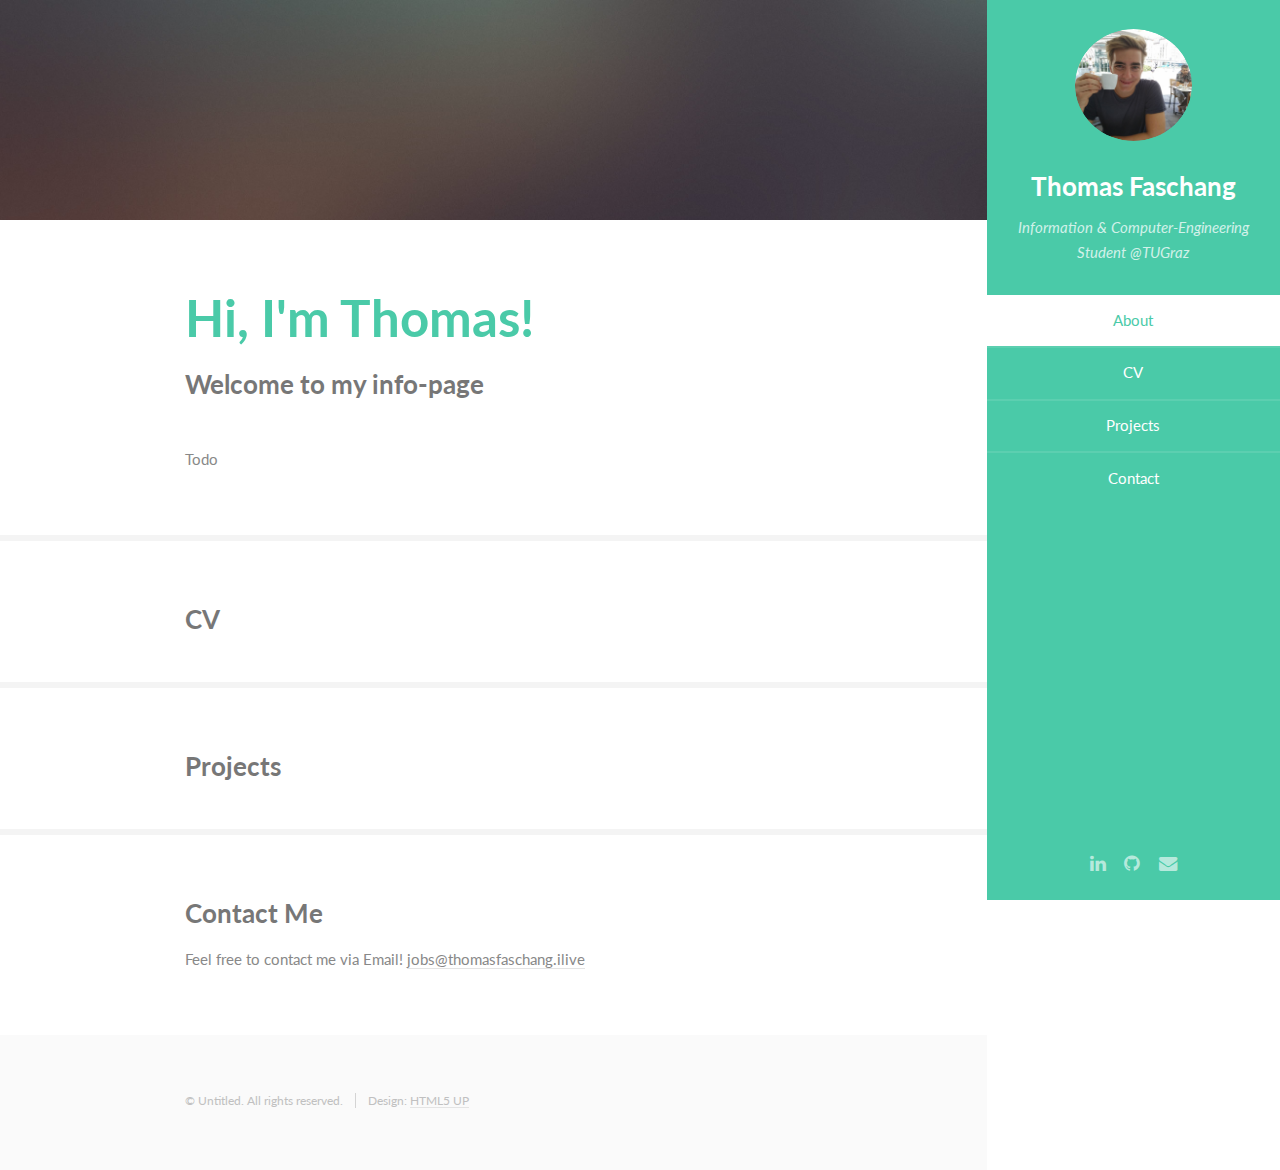
==== commit 8a8404ff: "cleanup" ====
--- a/index.html
+++ b/index.html
@@ -60,6 +60,7 @@
 							<section id="two">
 								<div class="container">
 									<h3>CV</h3>
+									<!--
 									<p>Integer eu ante ornare amet commetus vestibulum blandit integer in curae ac faucibus integer non. Adipiscing cubilia elementum integer lorem ipsum dolor sit amet.</p>
 									<ul class="feature-icons">
 										<li class="fa-code">Write all the code</li>
@@ -69,6 +70,7 @@
 										<li class="fa-bolt">Lightning bolt</li>
 										<li class="fa-users">Shadow clone technique</li>
 									</ul>
+								-->
 								</div>
 							</section>
 
@@ -76,6 +78,7 @@
 							<section id="three">
 								<div class="container">
 									<h3>Projects</h3>
+									<!--
 									<p>Integer eu ante ornare amet commetus vestibulum blandit integer in curae ac faucibus integer non. Adipiscing cubilia elementum integer. Integer eu ante ornare amet commetus.</p>
 									<div class="features">
 										<article>
@@ -100,6 +103,7 @@
 											</div>
 										</article>
 									</div>
+								-->
 								</div>
 							</section>
 
@@ -107,7 +111,7 @@
 							<section id="four">
 								<div class="container">
 									<h3>Contact Me</h3>
-									<p>Feel free to contact me via <a href="mailto: jobs@thomasfaschang.live" class="icon fa-envelope">Email</a> </p>
+									<p>Feel free to contact me via Email! <a href="mailto: jobs@thomasfaschang.live">jobs@thomasfaschang.ilive</a> </p>
 								</div>
 							</section>
 
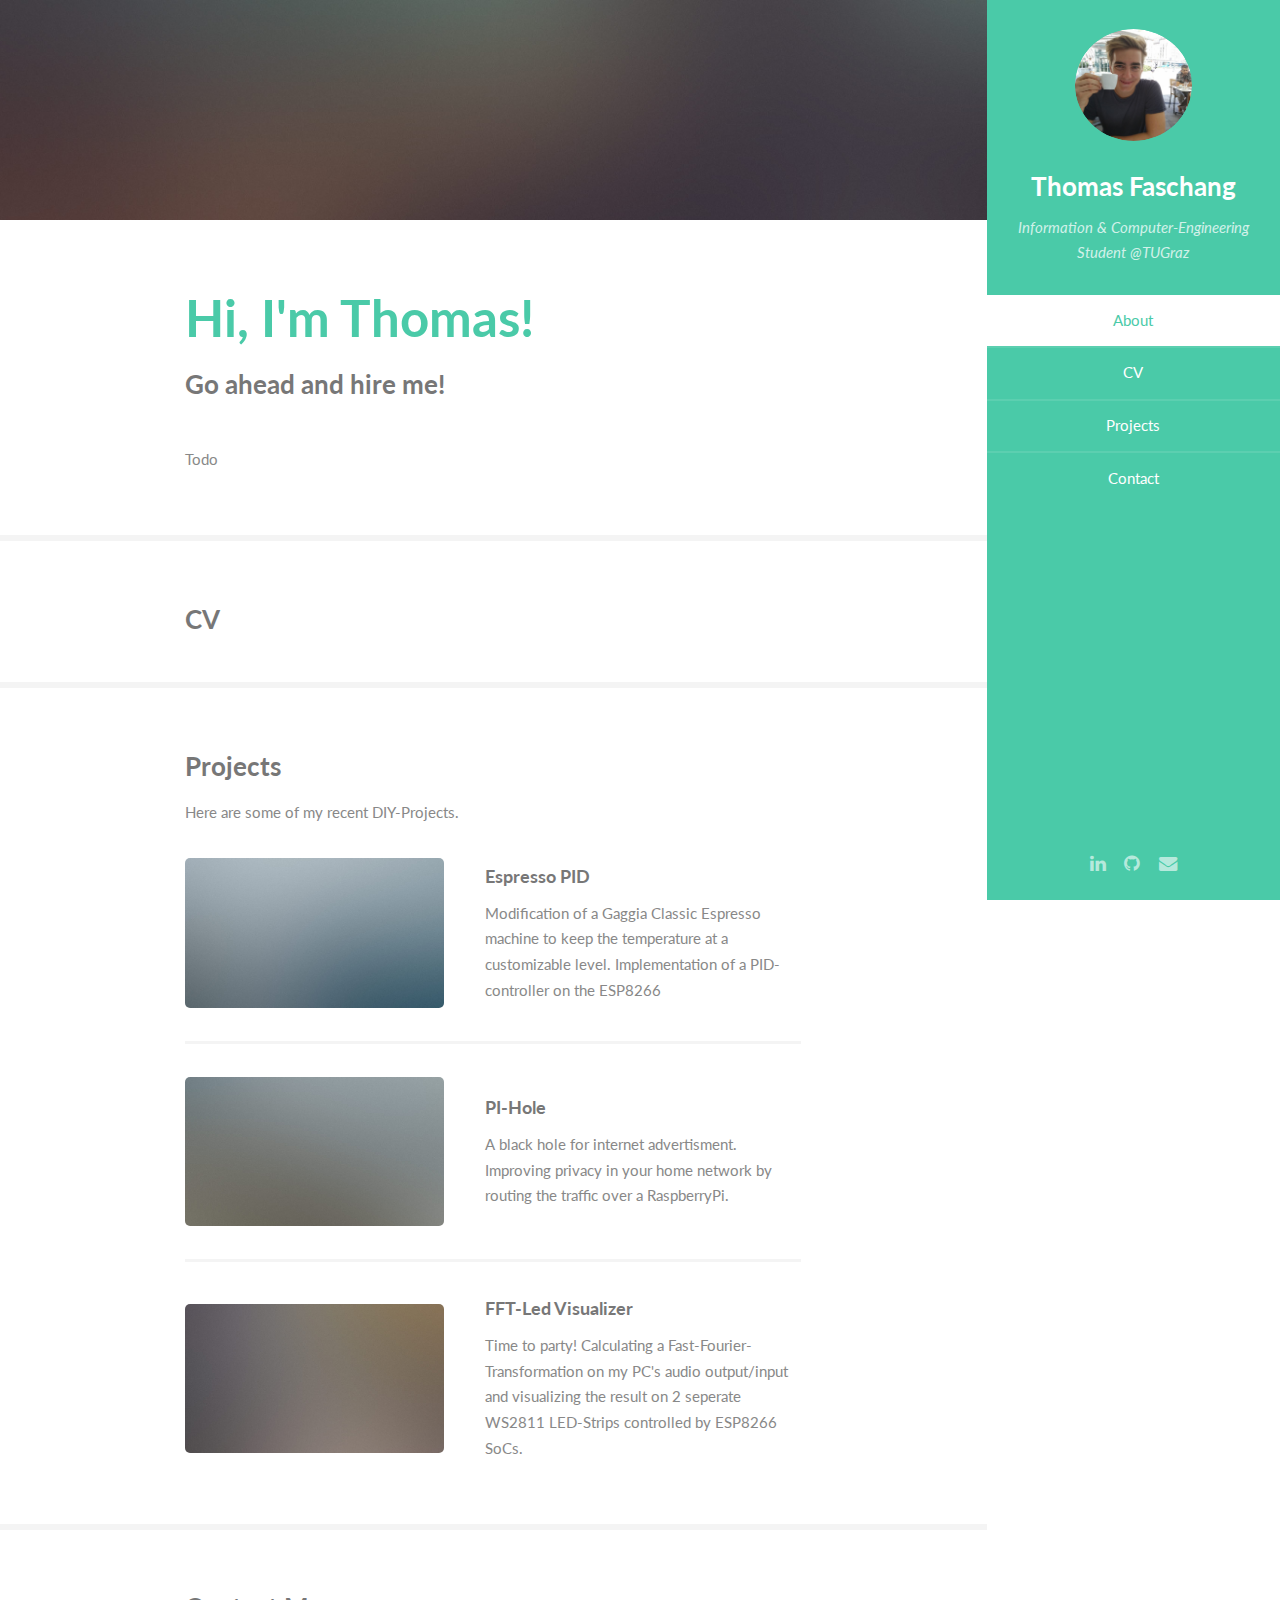
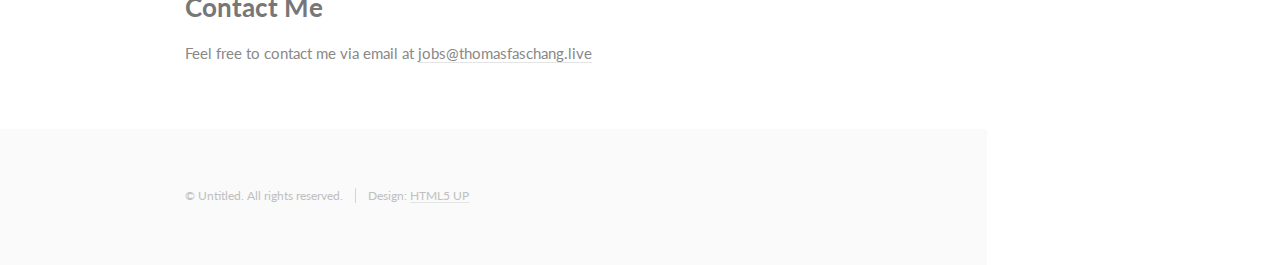
==== commit 489508da: "started with projects" ====
--- a/index.html
+++ b/index.html
@@ -1,9 +1,4 @@
 <!DOCTYPE HTML>
-<!--
-	Read Only by HTML5 UP
-	html5up.net | @ajlkn
-	Free for personal and commercial use under the CCA 3.0 license (html5up.net/license)
--->
 <html>
 	<head>
 		<title>Thomas Faschang</title>
@@ -32,8 +27,8 @@
 				</nav>
 				<footer>
 					<ul class="icons">
-						<li><a href="https://www.linkedin.com/in/thomas-faschang-b85bb9b3" class="icon fa-linkedin"><span class="label">LinkedIn</span></a></li>
-						<li><a href="https://www.github.com/astrotv" class="icon fa-github"><span class="label">Github</span></a></li>
+						<li><a target="_blank" rel="noopener noreferrer" href="https://www.linkedin.com/in/thomas-faschang-b85bb9b3" class="icon fa-linkedin"><span class="label">LinkedIn</span></a></li>
+						<li><a target="_blank" rel="noopener noreferrer" href="https://www.github.com/astrotv" class="icon fa-github"><span class="label">Github</span></a></li>
 						<li><a href="mailto: jobs@thomasfaschang.live" class="icon fa-envelope"><span class="label">Email</span></a></li>
 					</ul>
 				</footer>
@@ -50,7 +45,7 @@
 								<div class="container">
 									<header class="major">
 										<h2>Hi, I'm Thomas!</h2>
-										<p>Welcome to my info-page</p>
+										<p>Go ahead and hire me!</p>
 									</header>
 									<p>Todo</p>
 								</div>
@@ -78,32 +73,32 @@
 							<section id="three">
 								<div class="container">
 									<h3>Projects</h3>
-									<!--
-									<p>Integer eu ante ornare amet commetus vestibulum blandit integer in curae ac faucibus integer non. Adipiscing cubilia elementum integer. Integer eu ante ornare amet commetus.</p>
+
+									<p>Here are some of my recent DIY-Projects.</p>
 									<div class="features">
 										<article>
 											<a href="#" class="image"><img src="images/pic01.jpg" alt="" /></a>
 											<div class="inner">
-												<h4>Possibly broke spacetime</h4>
-												<p>Integer eu ante ornare amet commetus vestibulum blandit integer in curae ac faucibus integer adipiscing ornare amet.</p>
+												<h4>Espresso PID</h4>
+												<p>Modification of a Gaggia Classic Espresso machine to keep the temperature at a customizable level. Implementation of a PID-controller on the ESP8266</p>
 											</div>
 										</article>
 										<article>
 											<a href="#" class="image"><img src="images/pic02.jpg" alt="" /></a>
 											<div class="inner">
-												<h4>Terraformed a small moon</h4>
-												<p>Integer eu ante ornare amet commetus vestibulum blandit integer in curae ac faucibus integer adipiscing ornare amet.</p>
+												<h4>PI-Hole</h4>
+												<p>A black hole for internet advertisment. Improving privacy in your home network by routing the traffic over a RaspberryPi.</p>
 											</div>
 										</article>
 										<article>
 											<a href="#" class="image"><img src="images/pic03.jpg" alt="" /></a>
 											<div class="inner">
-												<h4>Snapped dark matter in the wild</h4>
-												<p>Integer eu ante ornare amet commetus vestibulum blandit integer in curae ac faucibus integer adipiscing ornare amet.</p>
+												<h4>FFT-Led Visualizer</h4>
+												<p>Time to party! Calculating a Fast-Fourier-Transformation on my PC's audio output/input and visualizing the result on 2 seperate WS2811 LED-Strips controlled by ESP8266 SoCs.</p>
 											</div>
 										</article>
 									</div>
-								-->
+
 								</div>
 							</section>
 
@@ -111,7 +106,7 @@
 							<section id="four">
 								<div class="container">
 									<h3>Contact Me</h3>
-									<p>Feel free to contact me via Email! <a href="mailto: jobs@thomasfaschang.live">jobs@thomasfaschang.ilive</a> </p>
+									<p>Feel free to contact me via email at  <a href="mailto: jobs@thomasfaschang.live">jobs@thomasfaschang.live</a> </p>
 								</div>
 							</section>
 
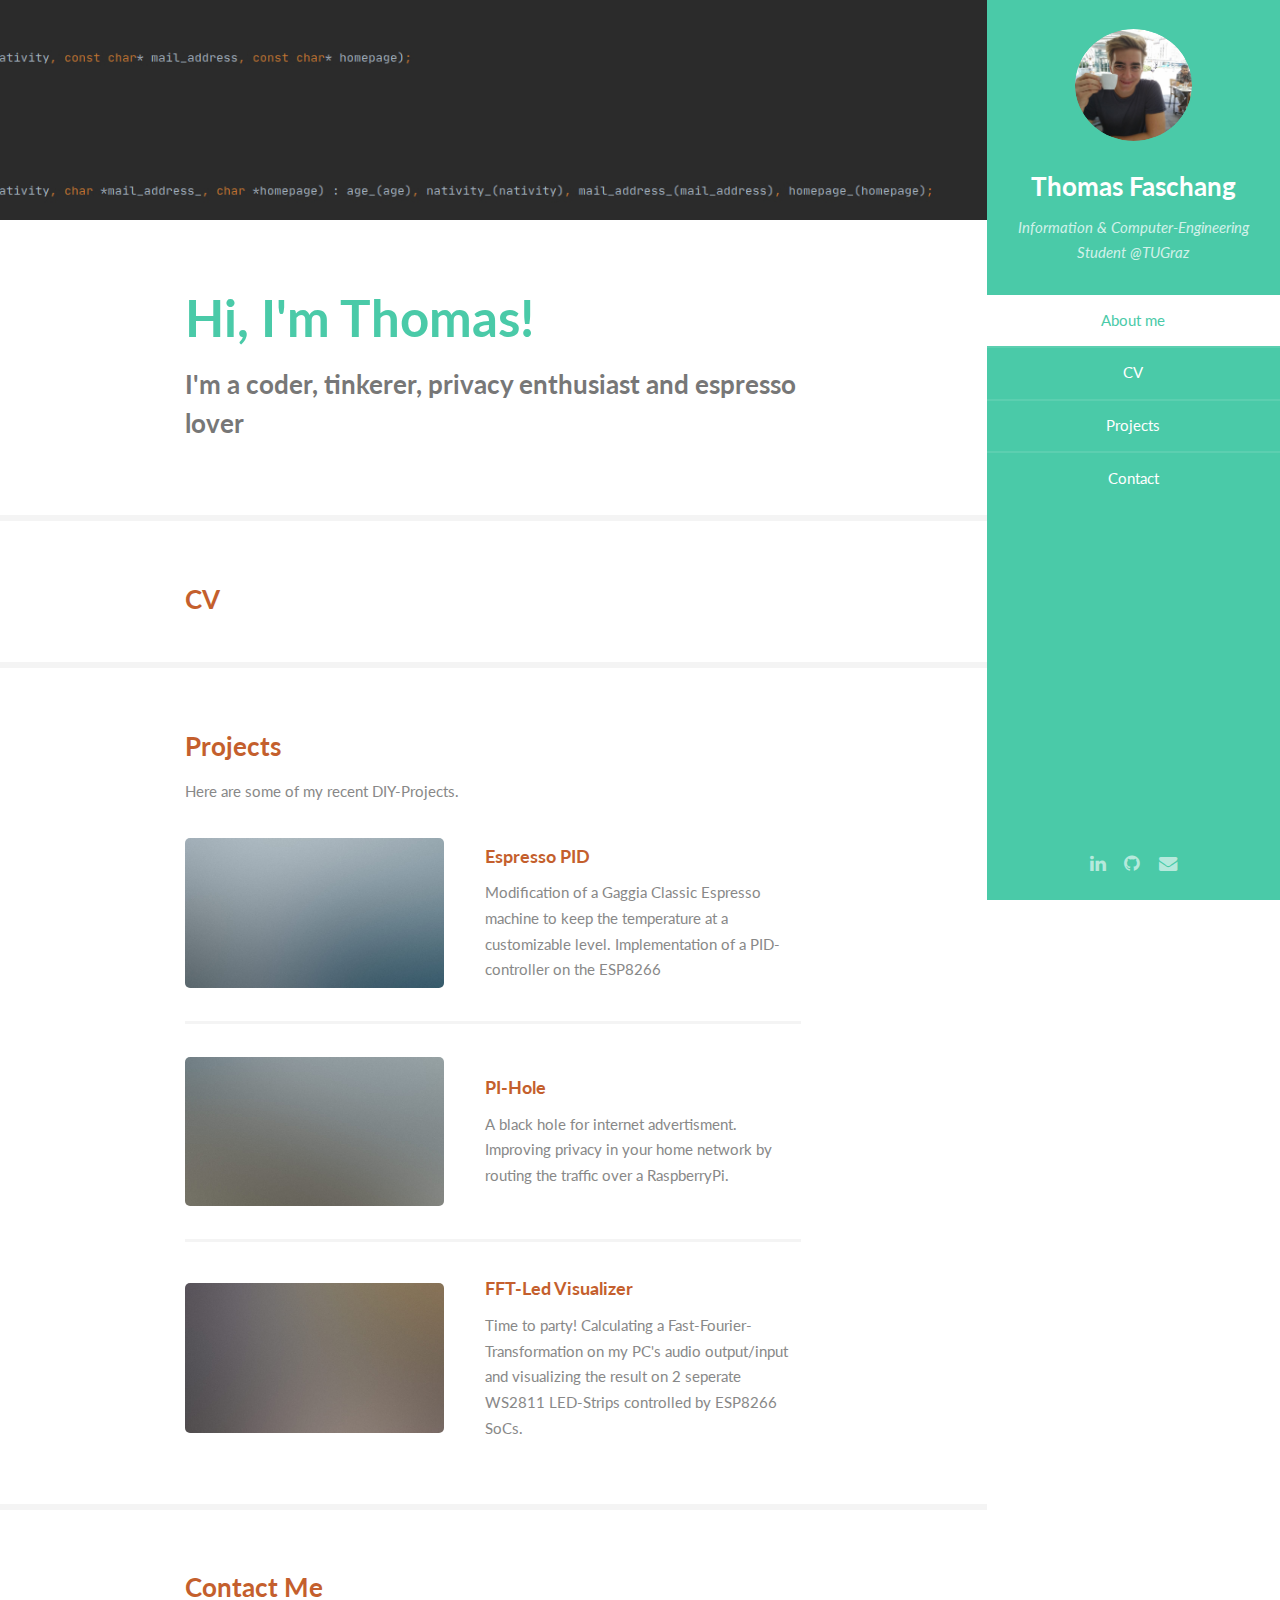
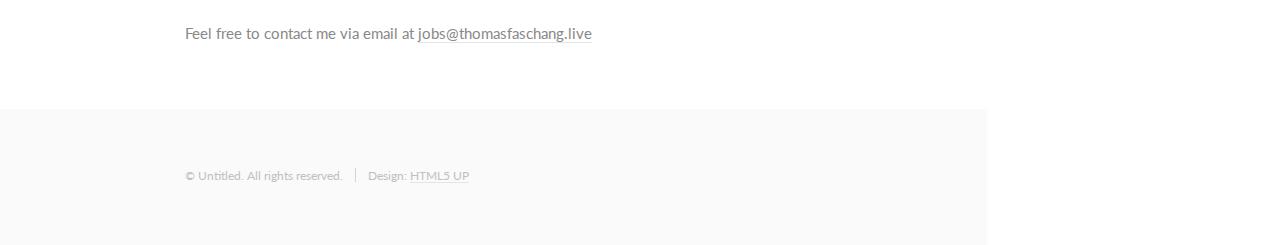
==== commit 48430606: "Changed image and colors" ====
--- a/index.html
+++ b/index.html
@@ -19,7 +19,7 @@
 				</header>
 				<nav id="nav">
 					<ul>
-						<li><a href="#one" class="active">About</a></li>
+						<li><a href="#one" class="active">About me</a></li>
 						<li><a href="#two">CV</a></li>
 						<li><a href="#three">Projects</a></li>
 						<li><a href="#four">Contact</a></li>
@@ -45,9 +45,9 @@
 								<div class="container">
 									<header class="major">
 										<h2>Hi, I'm Thomas!</h2>
-										<p>Go ahead and hire me!</p>
+										<p>I'm a coder, tinkerer, privacy enthusiast and espresso lover</p>
 									</header>
-									<p>Todo</p>
+									<p></p>
 								</div>
 							</section>
 
--- a/assets/css/main.css
+++ b/assets/css/main.css
@@ -1591,7 +1591,7 @@
 	}
 
 	h1, h2, h3, h4, h5, h6 {
-		color: #777;
+		color: #c45f2d;
 		font-weight: 700;
 		line-height: 1em;
 		margin: 0 0 0.5625em 0;
@@ -2462,7 +2462,7 @@
 		-ms-justify-content: space-between;
 		justify-content: space-between;
 		background: #4acaa8;
-		color: #d1f1e9;
+		color: #2b2b2b;
 		height: 100%;
 		overflow-y: auto;
 		position: fixed;
@@ -3087,4 +3087,4 @@
 				padding: 0;
 			}
 
-	}+	}
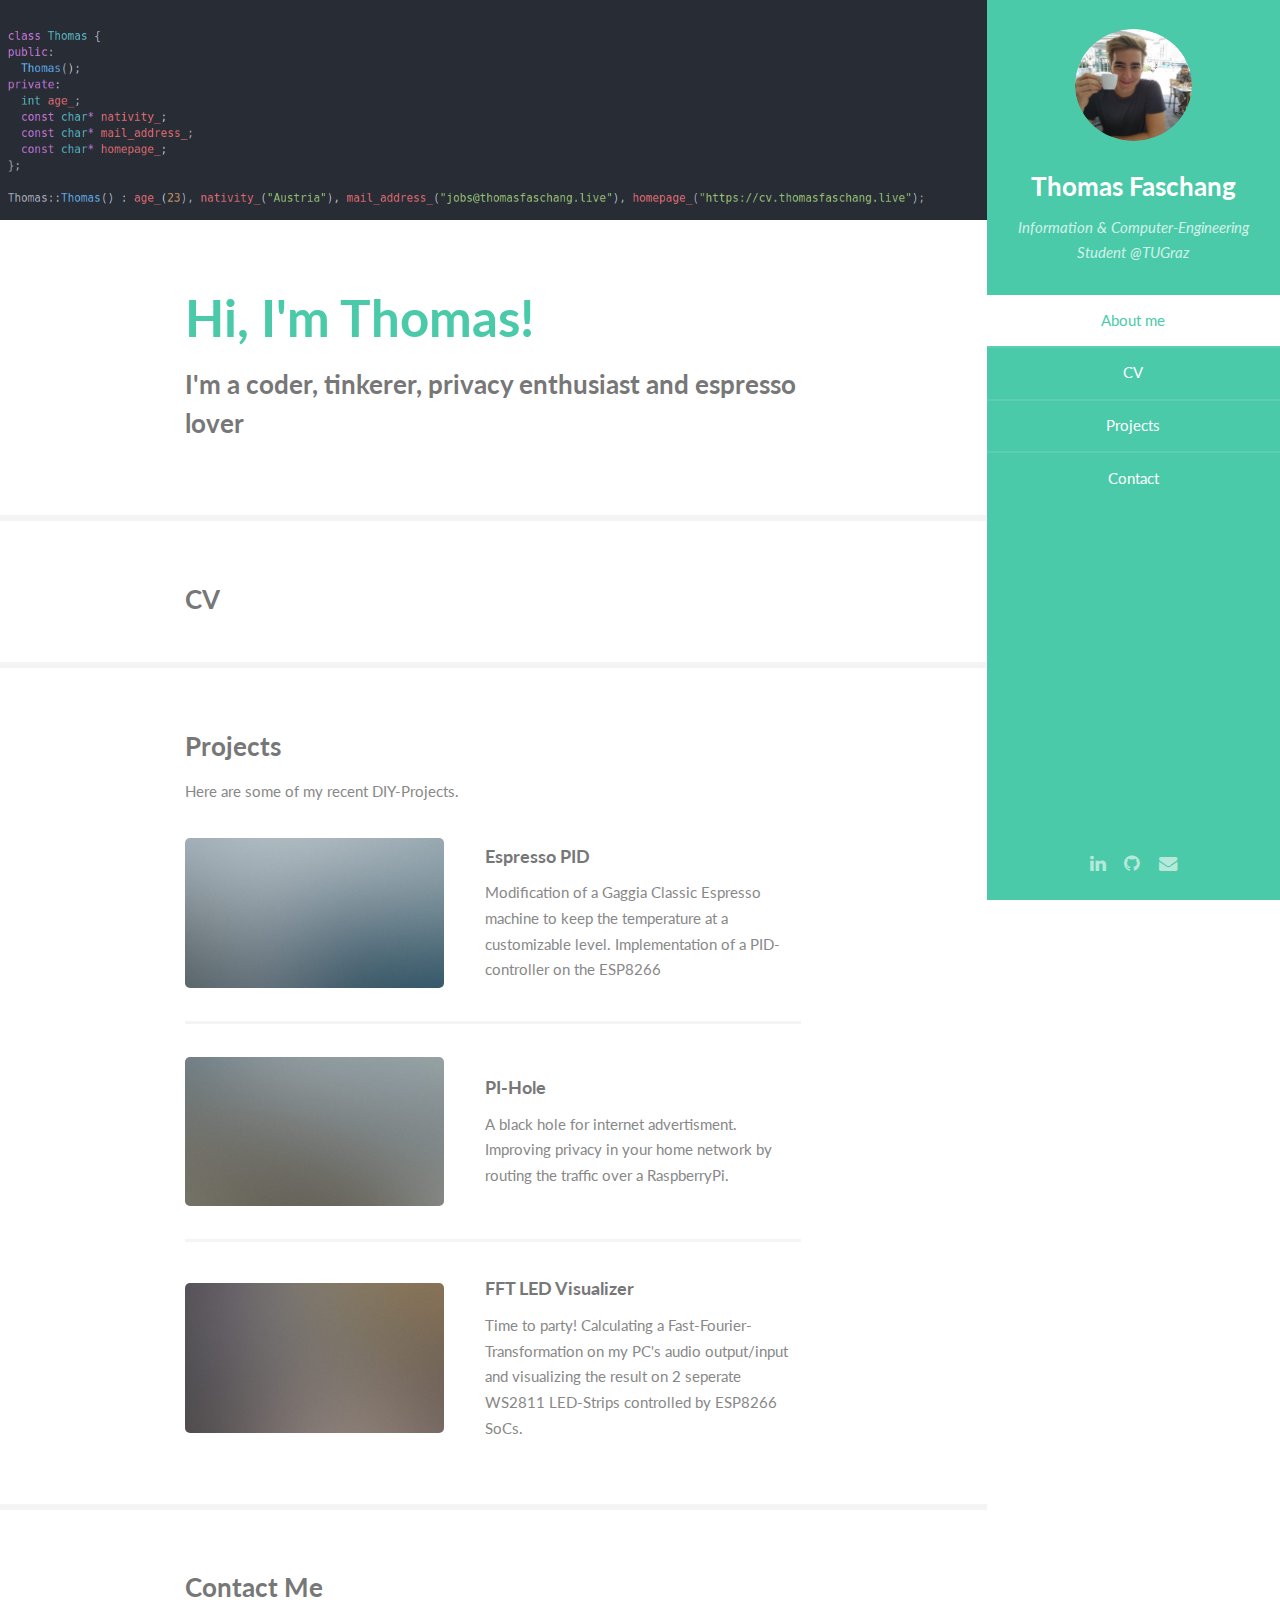
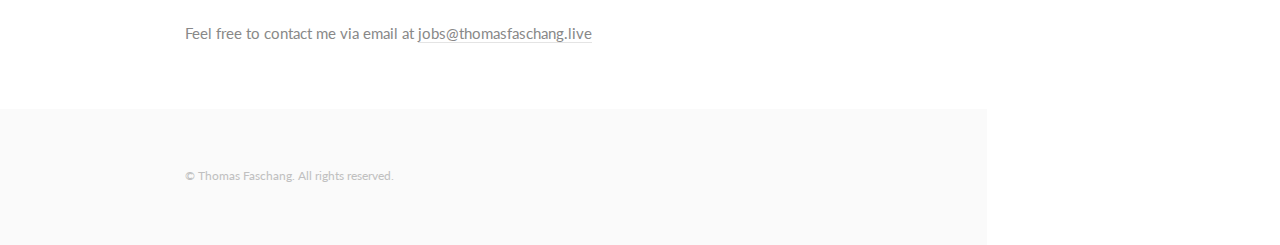
==== commit 5e0a28b8: "colors fix" ====
--- a/index.html
+++ b/index.html
@@ -93,7 +93,7 @@
 										<article>
 											<a href="#" class="image"><img src="images/pic03.jpg" alt="" /></a>
 											<div class="inner">
-												<h4>FFT-Led Visualizer</h4>
+												<h4>FFT LED Visualizer</h4>
 												<p>Time to party! Calculating a Fast-Fourier-Transformation on my PC's audio output/input and visualizing the result on 2 seperate WS2811 LED-Strips controlled by ESP8266 SoCs.</p>
 											</div>
 										</article>
@@ -463,7 +463,7 @@
 					<section id="footer">
 						<div class="container">
 							<ul class="copyright">
-								<li>&copy; Untitled. All rights reserved.</li><li>Design: <a href="http://html5up.net">HTML5 UP</a></li>
+								<li>&copy; Thomas Faschang. All rights reserved.</li>
 							</ul>
 						</div>
 					</section>
--- a/assets/css/main.css
+++ b/assets/css/main.css
@@ -1591,7 +1591,7 @@
 	}
 
 	h1, h2, h3, h4, h5, h6 {
-		color: #c45f2d;
+		color: #777;
 		font-weight: 700;
 		line-height: 1em;
 		margin: 0 0 0.5625em 0;
@@ -2462,7 +2462,7 @@
 		-ms-justify-content: space-between;
 		justify-content: space-between;
 		background: #4acaa8;
-		color: #2b2b2b;
+		color: #d1f1e9;
 		height: 100%;
 		overflow-y: auto;
 		position: fixed;
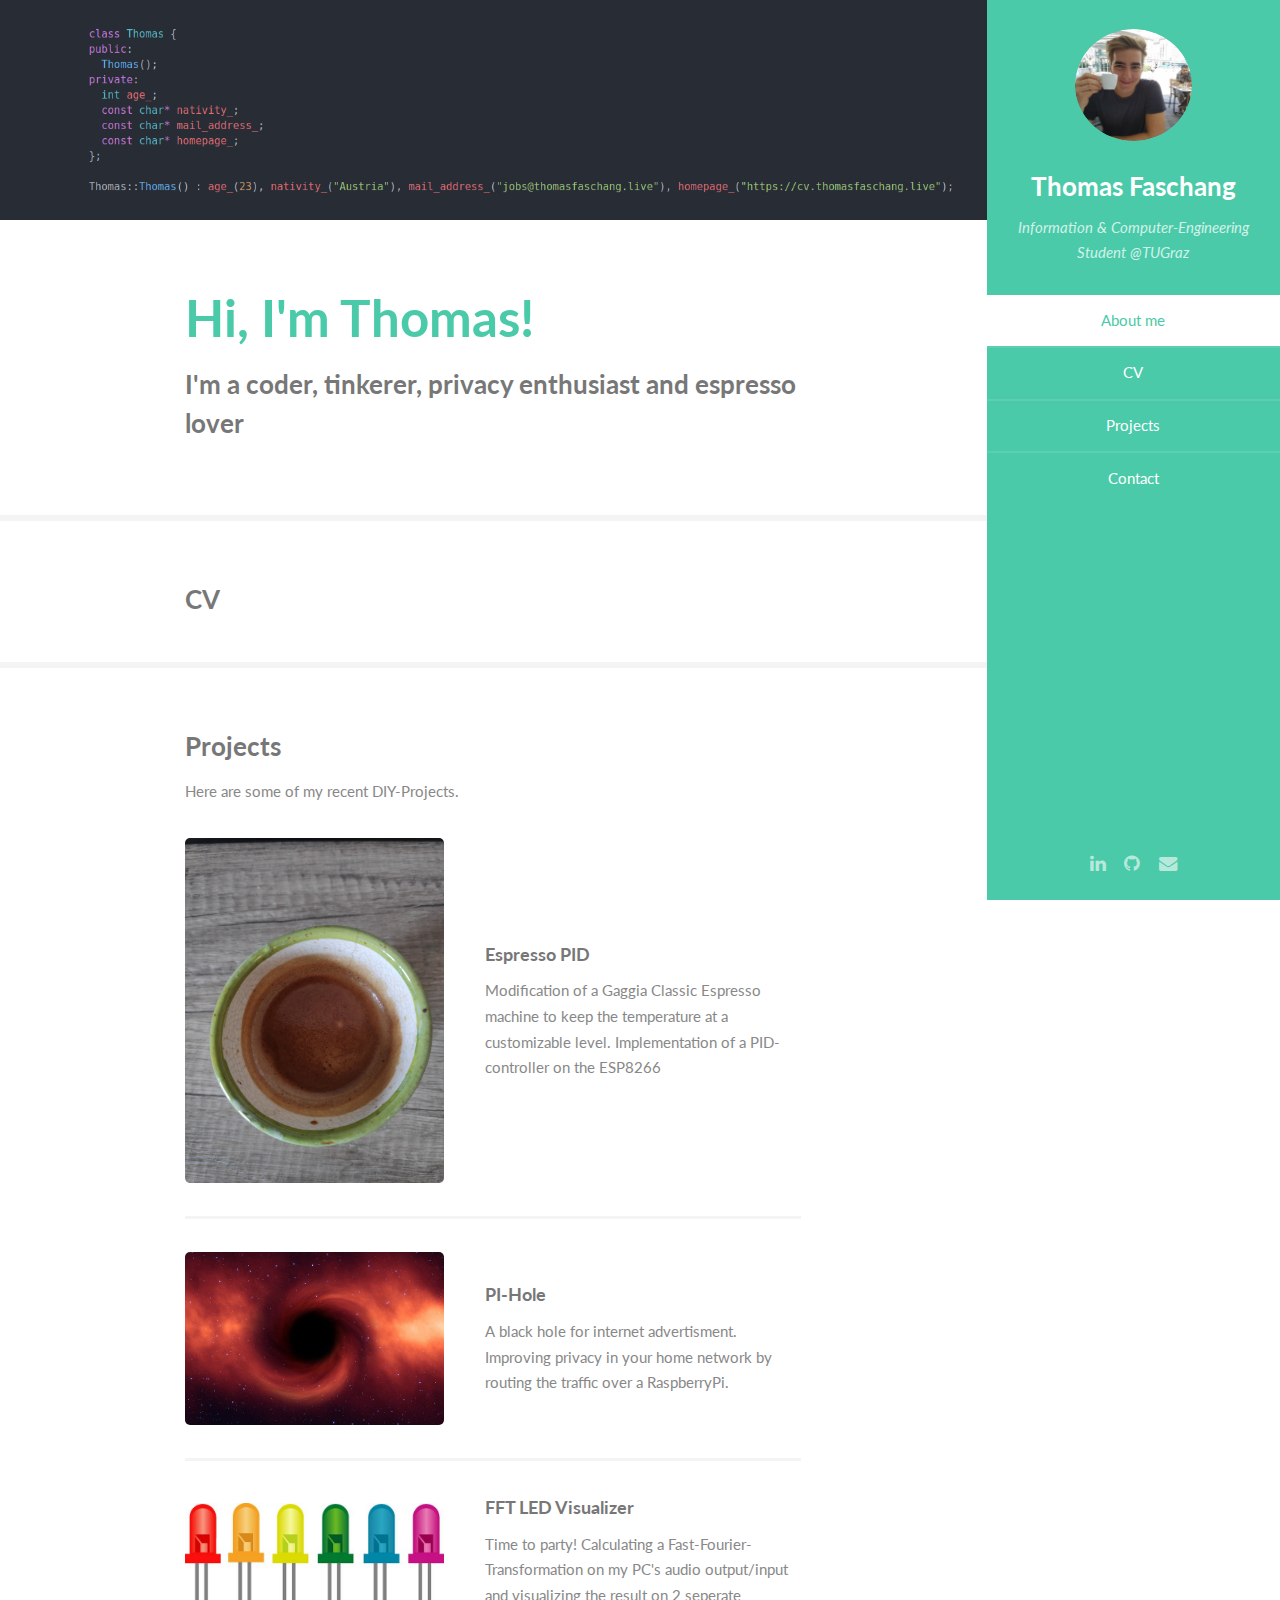
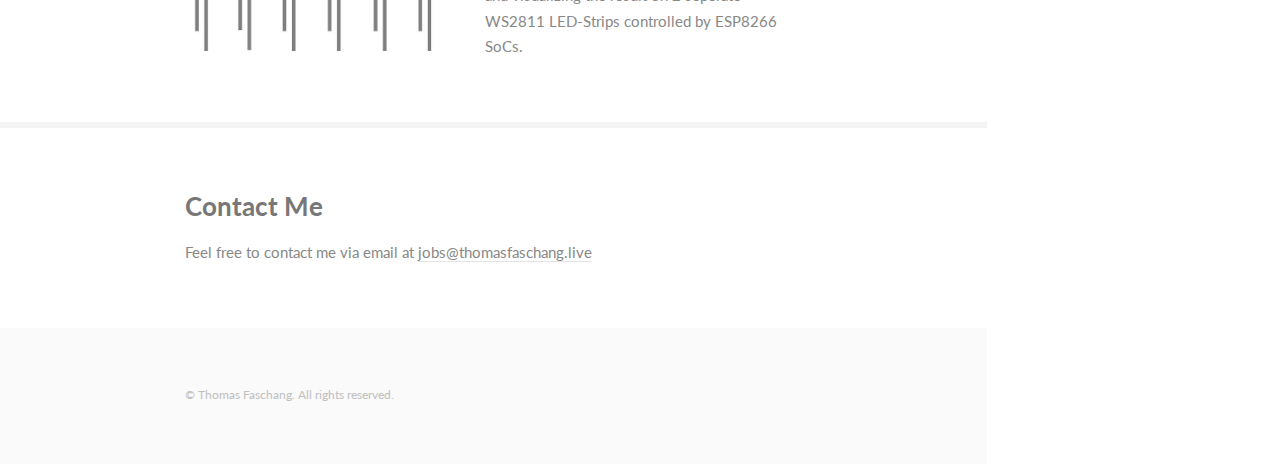
==== commit 47821104: "new images" ====
--- a/index.html
+++ b/index.html
@@ -77,21 +77,21 @@
 									<p>Here are some of my recent DIY-Projects.</p>
 									<div class="features">
 										<article>
-											<a href="#" class="image"><img src="images/pic01.jpg" alt="" /></a>
+											<a href="#" class="image"><img src="images/coffee02.jpg" alt="A cup of espresso from the modified machine" /></a>
 											<div class="inner">
 												<h4>Espresso PID</h4>
 												<p>Modification of a Gaggia Classic Espresso machine to keep the temperature at a customizable level. Implementation of a PID-controller on the ESP8266</p>
 											</div>
 										</article>
 										<article>
-											<a href="#" class="image"><img src="images/pic02.jpg" alt="" /></a>
+											<a href="#" class="image"><img src="images/black_hole.jpg" alt="Black Hole" /></a>
 											<div class="inner">
 												<h4>PI-Hole</h4>
 												<p>A black hole for internet advertisment. Improving privacy in your home network by routing the traffic over a RaspberryPi.</p>
 											</div>
 										</article>
 										<article>
-											<a href="#" class="image"><img src="images/pic03.jpg" alt="" /></a>
+											<a href="#" class="image"><img src="images/led01.jpg" alt="LED Lights" /></a>
 											<div class="inner">
 												<h4>FFT LED Visualizer</h4>
 												<p>Time to party! Calculating a Fast-Fourier-Transformation on my PC's audio output/input and visualizing the result on 2 seperate WS2811 LED-Strips controlled by ESP8266 SoCs.</p>
--- a/assets/css/main.css
+++ b/assets/css/main.css
@@ -2601,7 +2601,7 @@
 
 	#one:before {
 		background-image: url("../../images/banner.jpg");
-		background-position: top right;
+		background-position: top left;
 		background-repeat: no-repeat;
 		background-size: cover;
 		content: '';
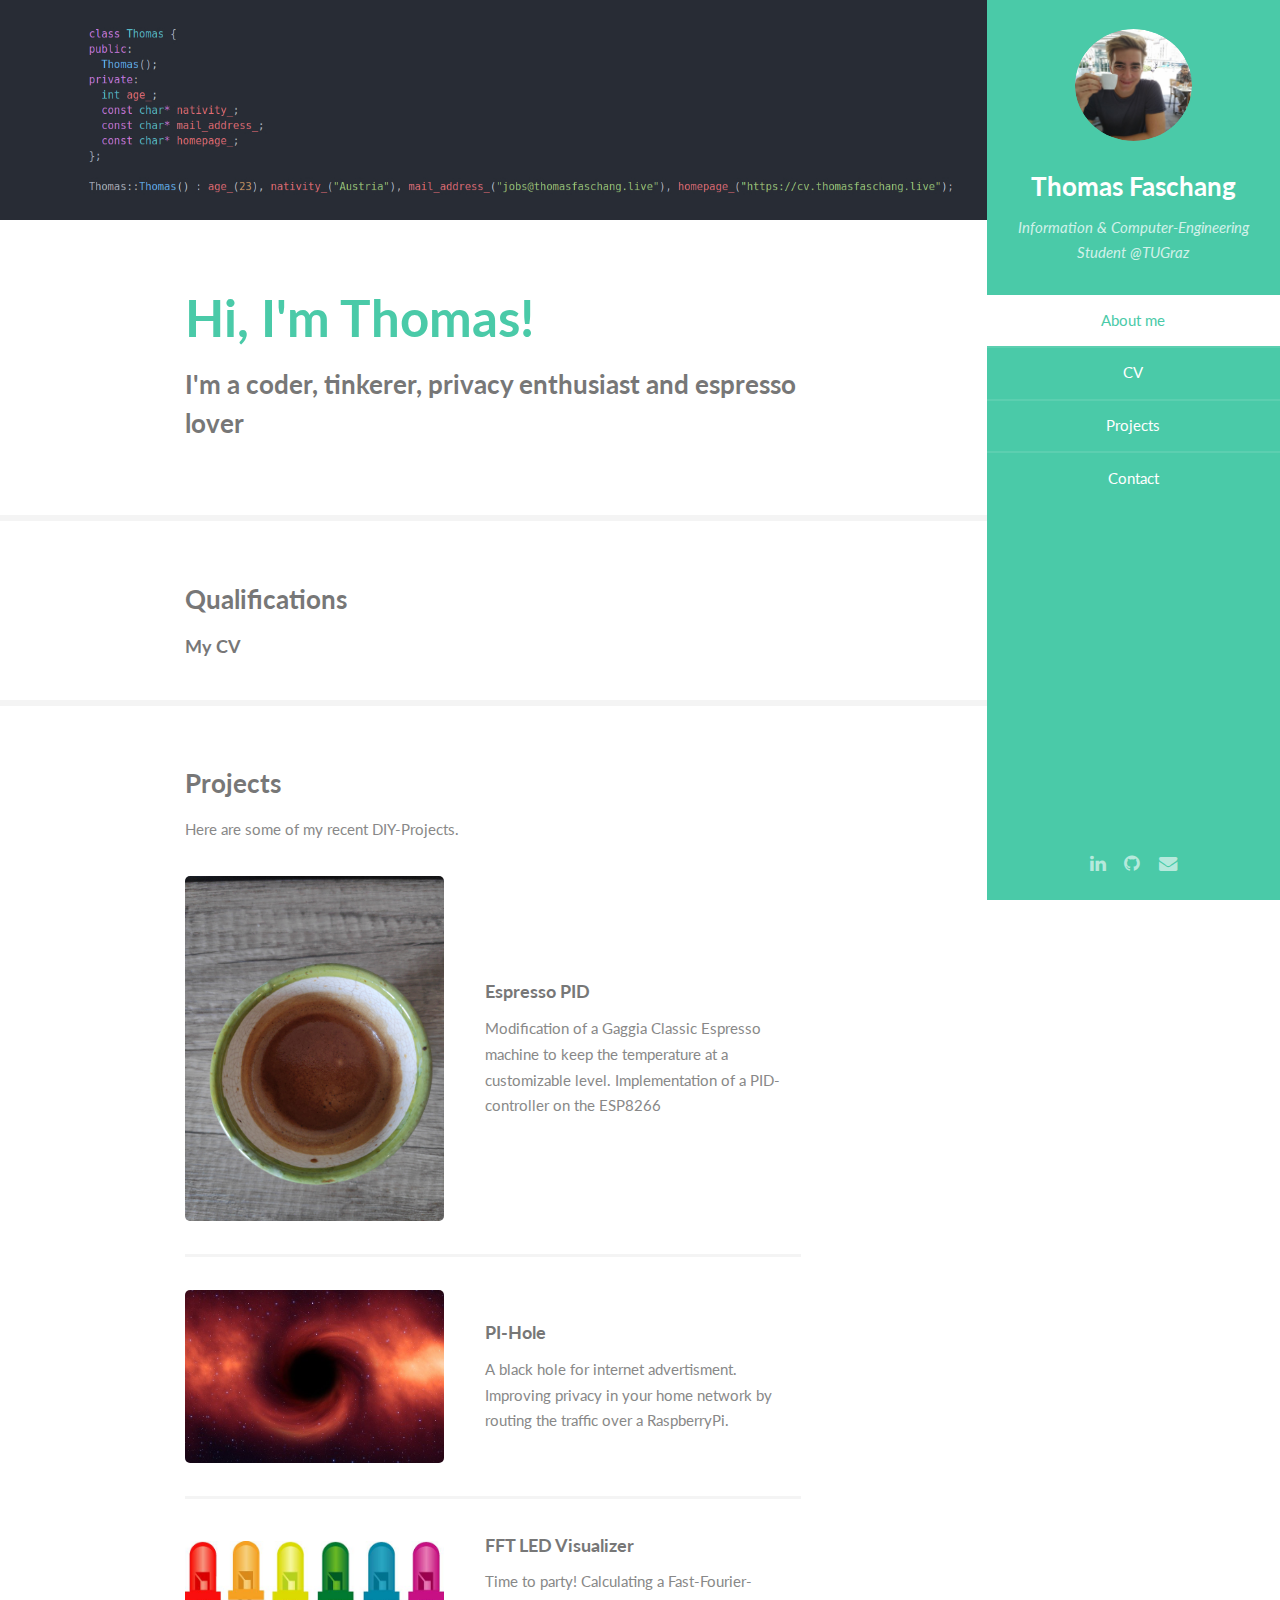
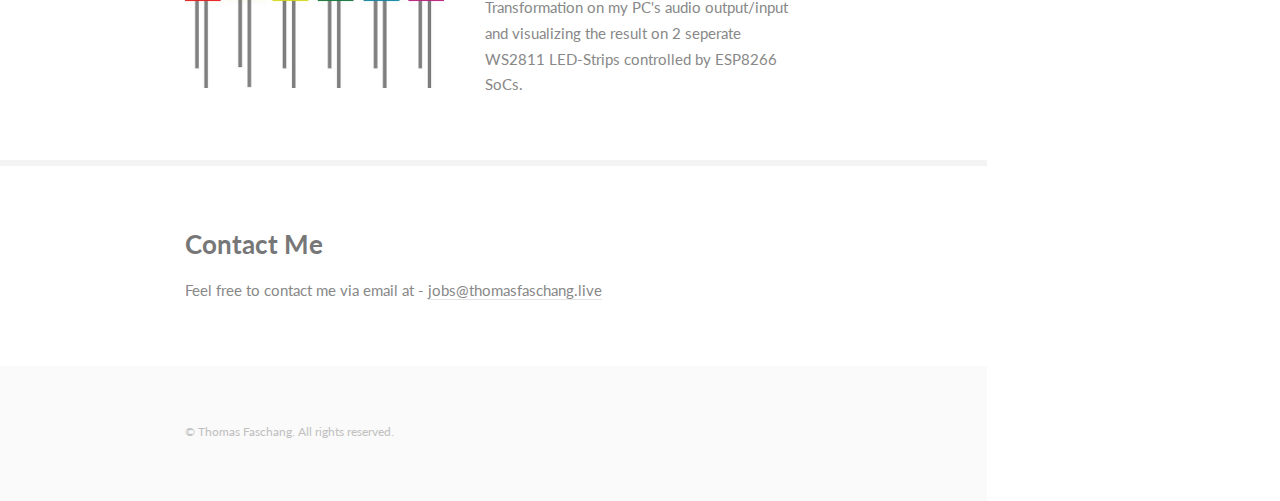
==== commit 0b5e250d: "added links" ====
--- a/index.html
+++ b/index.html
@@ -54,7 +54,8 @@
 						<!-- Two -->
 							<section id="two">
 								<div class="container">
-									<h3>CV</h3>
+									<h3>Qualifications </h3>
+									<h4><a target="_blank" rel="noopener noreferrer" href="/cv.html">My CV</a></h4>
 									<!--
 									<p>Integer eu ante ornare amet commetus vestibulum blandit integer in curae ac faucibus integer non. Adipiscing cubilia elementum integer lorem ipsum dolor sit amet.</p>
 									<ul class="feature-icons">
@@ -79,21 +80,21 @@
 										<article>
 											<a href="#" class="image"><img src="images/coffee02.jpg" alt="A cup of espresso from the modified machine" /></a>
 											<div class="inner">
-												<h4>Espresso PID</h4>
+												<h4><a target="_blank" rel="noopener noreferrer" href="/espresso.html">Espresso PID</a></h4>
 												<p>Modification of a Gaggia Classic Espresso machine to keep the temperature at a customizable level. Implementation of a PID-controller on the ESP8266</p>
 											</div>
 										</article>
 										<article>
 											<a href="#" class="image"><img src="images/black_hole.jpg" alt="Black Hole" /></a>
 											<div class="inner">
-												<h4>PI-Hole</h4>
+												<h4><a target="_blank" rel="noopener noreferrer" href="/pihole.html">PI-Hole</a></h4>
 												<p>A black hole for internet advertisment. Improving privacy in your home network by routing the traffic over a RaspberryPi.</p>
 											</div>
 										</article>
 										<article>
 											<a href="#" class="image"><img src="images/led01.jpg" alt="LED Lights" /></a>
 											<div class="inner">
-												<h4>FFT LED Visualizer</h4>
+												<h4><a target="_blank" rel="noopener noreferrer" href="/led.html">FFT LED Visualizer</a></h4>
 												<p>Time to party! Calculating a Fast-Fourier-Transformation on my PC's audio output/input and visualizing the result on 2 seperate WS2811 LED-Strips controlled by ESP8266 SoCs.</p>
 											</div>
 										</article>
@@ -106,7 +107,7 @@
 							<section id="four">
 								<div class="container">
 									<h3>Contact Me</h3>
-									<p>Feel free to contact me via email at  <a href="mailto: jobs@thomasfaschang.live">jobs@thomasfaschang.live</a> </p>
+									<p>Feel free to contact me via email at - <a href="mailto: jobs@thomasfaschang.live">jobs@thomasfaschang.live</a> </p>
 								</div>
 							</section>
 
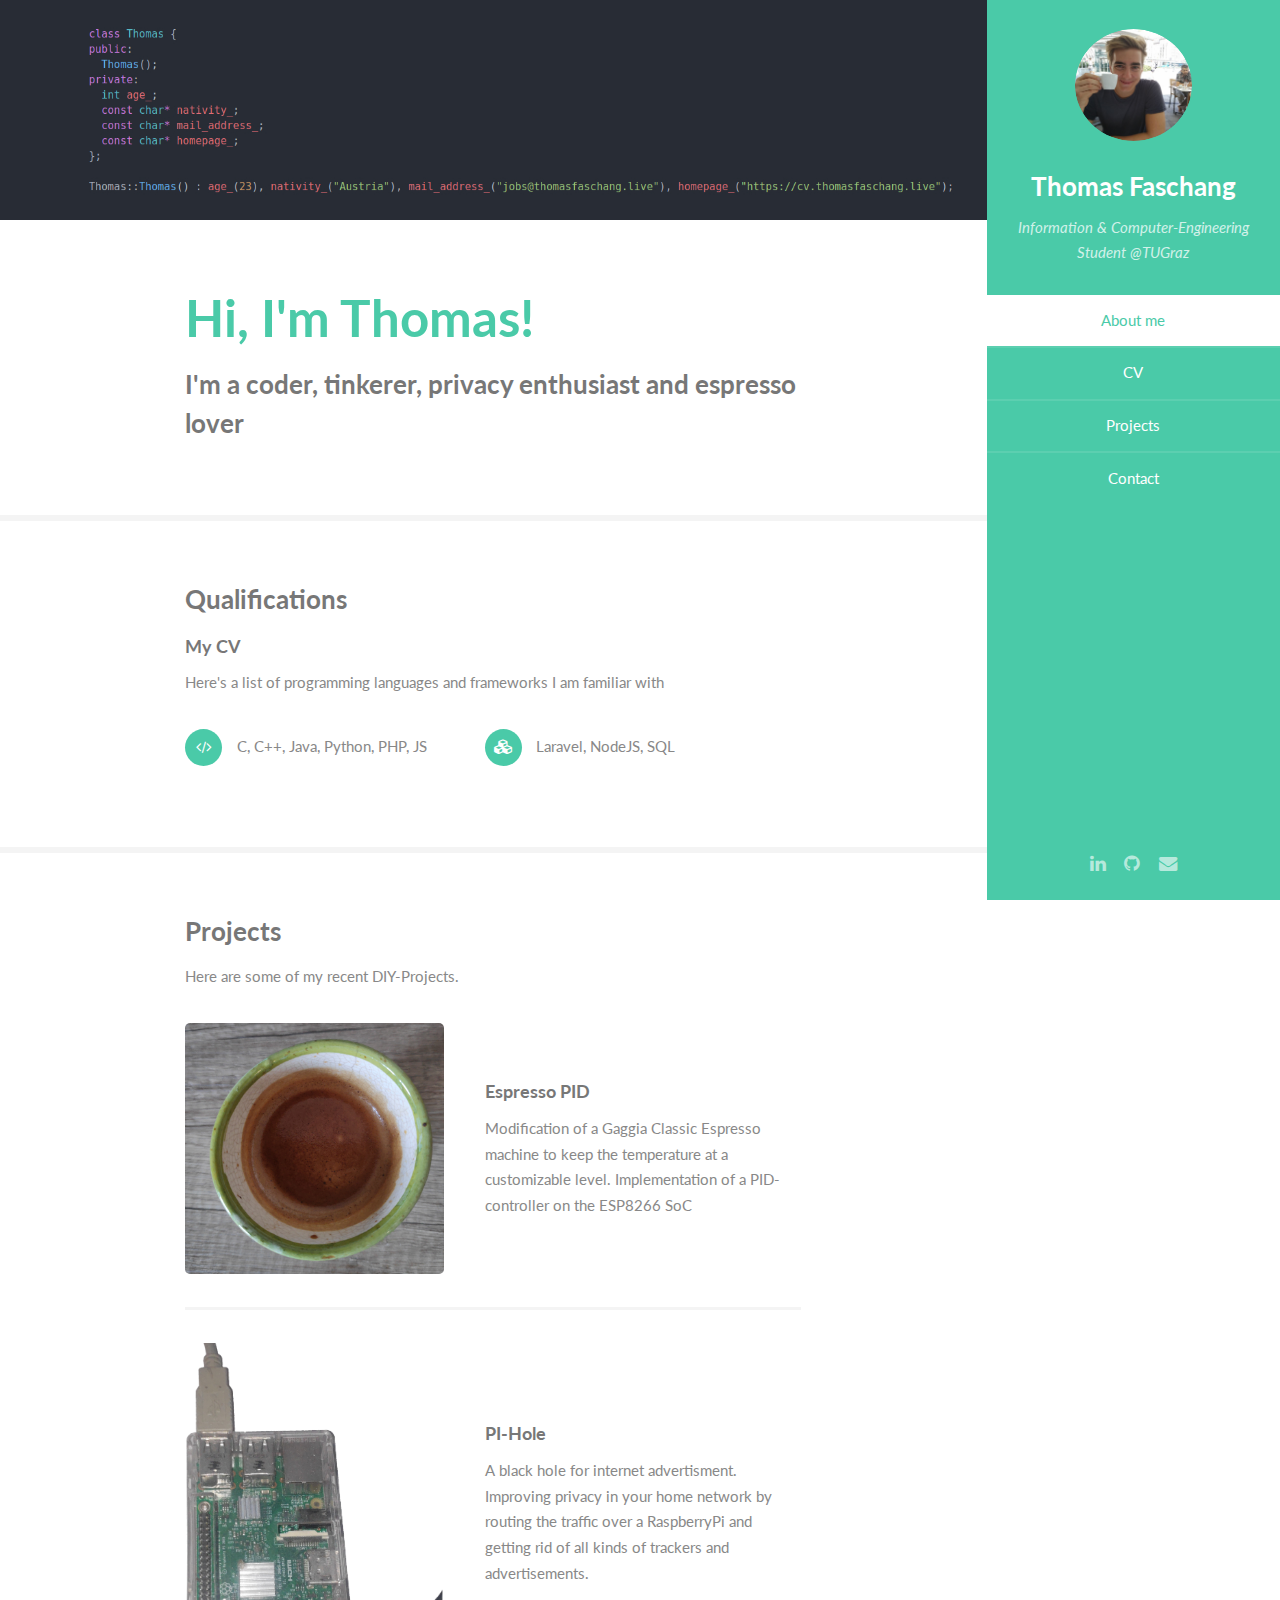
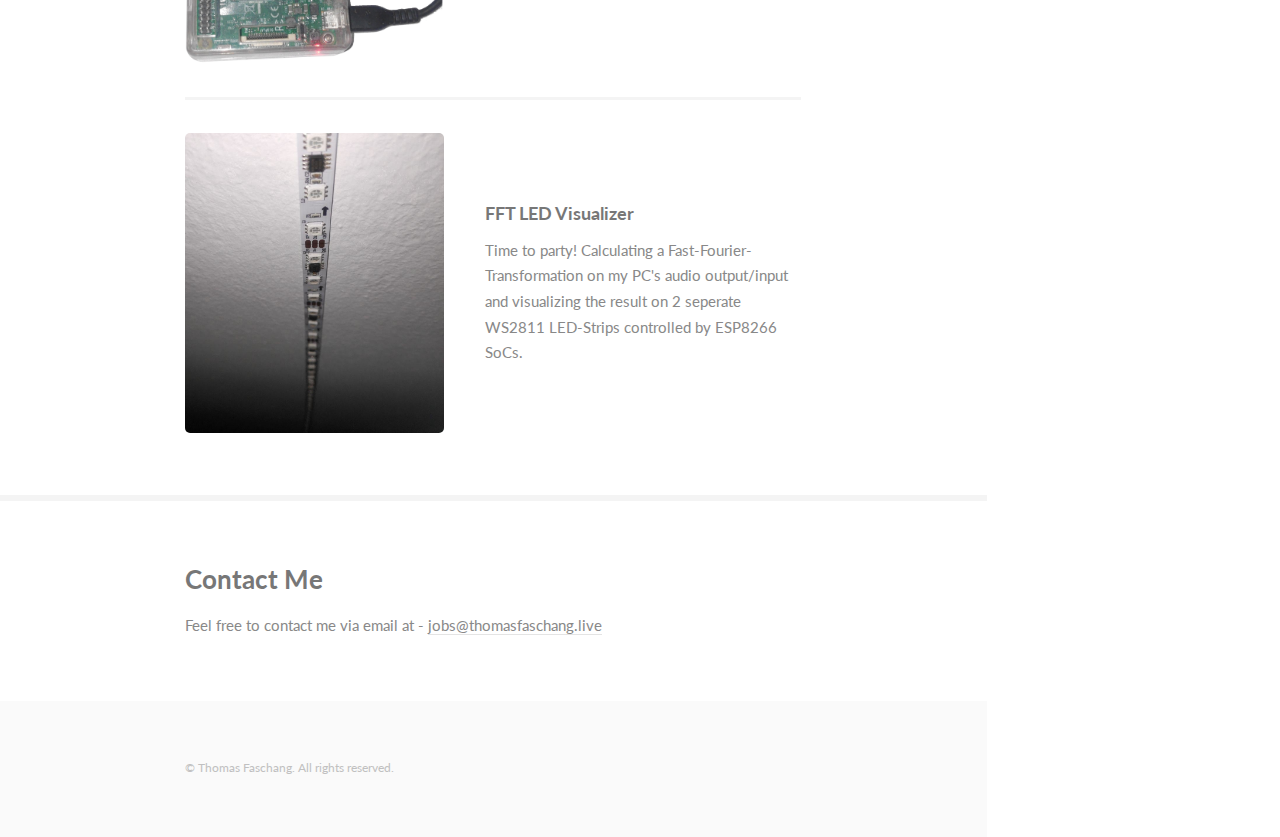
==== commit ca36a405: "changed images" ====
--- a/index.html
+++ b/index.html
@@ -56,17 +56,13 @@
 								<div class="container">
 									<h3>Qualifications </h3>
 									<h4><a target="_blank" rel="noopener noreferrer" href="/cv.html">My CV</a></h4>
-									<!--
-									<p>Integer eu ante ornare amet commetus vestibulum blandit integer in curae ac faucibus integer non. Adipiscing cubilia elementum integer lorem ipsum dolor sit amet.</p>
+
+									<p>Here's a list of programming languages and frameworks I am familiar with</p>
 									<ul class="feature-icons">
-										<li class="fa-code">Write all the code</li>
-										<li class="fa-cubes">Stack small boxes</li>
-										<li class="fa-book">Read books and stuff</li>
-										<li class="fa-coffee">Drink much coffee</li>
-										<li class="fa-bolt">Lightning bolt</li>
-										<li class="fa-users">Shadow clone technique</li>
+										<li class="fa-code">C, C++, Java, Python, PHP, JS</li>
+										<li class="fa-cubes">Laravel, NodeJS, SQL</li>
 									</ul>
-								-->
+
 								</div>
 							</section>
 
@@ -81,18 +77,18 @@
 											<a href="#" class="image"><img src="images/coffee02.jpg" alt="A cup of espresso from the modified machine" /></a>
 											<div class="inner">
 												<h4><a target="_blank" rel="noopener noreferrer" href="/espresso.html">Espresso PID</a></h4>
-												<p>Modification of a Gaggia Classic Espresso machine to keep the temperature at a customizable level. Implementation of a PID-controller on the ESP8266</p>
+												<p>Modification of a Gaggia Classic Espresso machine to keep the temperature at a customizable level. Implementation of a PID-controller on the ESP8266 SoC</p>
 											</div>
 										</article>
 										<article>
-											<a href="#" class="image"><img src="images/black_hole.jpg" alt="Black Hole" /></a>
+											<a href="#" class="image"><img src="images/raspberry01.jpg" alt="Black Hole" /></a>
 											<div class="inner">
 												<h4><a target="_blank" rel="noopener noreferrer" href="/pihole.html">PI-Hole</a></h4>
-												<p>A black hole for internet advertisment. Improving privacy in your home network by routing the traffic over a RaspberryPi.</p>
+												<p>A black hole for internet advertisment. Improving privacy in your home network by routing the traffic over a RaspberryPi and getting rid of all kinds of trackers and advertisements.</p>
 											</div>
 										</article>
 										<article>
-											<a href="#" class="image"><img src="images/led01.jpg" alt="LED Lights" /></a>
+											<a href="#" class="image"><img src="images/led02.jpg" alt="LED Lights" /></a>
 											<div class="inner">
 												<h4><a target="_blank" rel="noopener noreferrer" href="/led.html">FFT LED Visualizer</a></h4>
 												<p>Time to party! Calculating a Fast-Fourier-Transformation on my PC's audio output/input and visualizing the result on 2 seperate WS2811 LED-Strips controlled by ESP8266 SoCs.</p>
